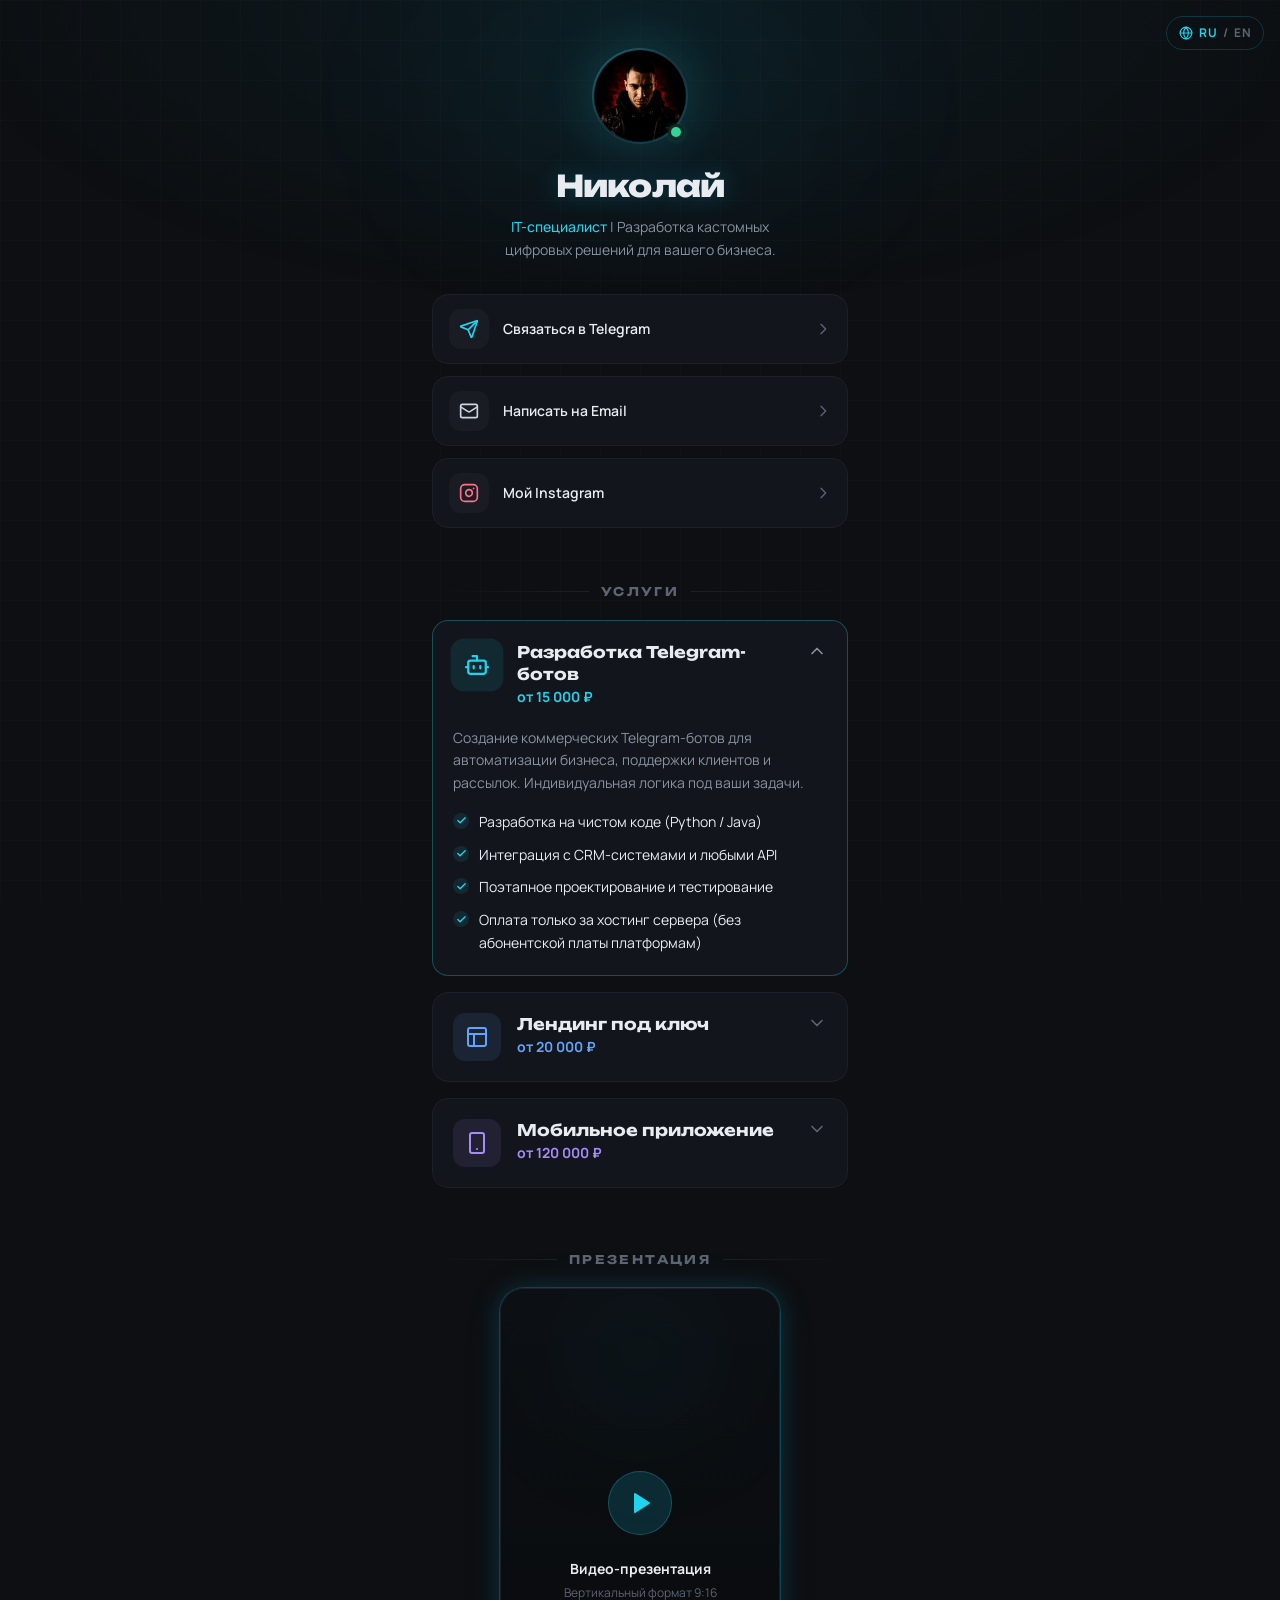
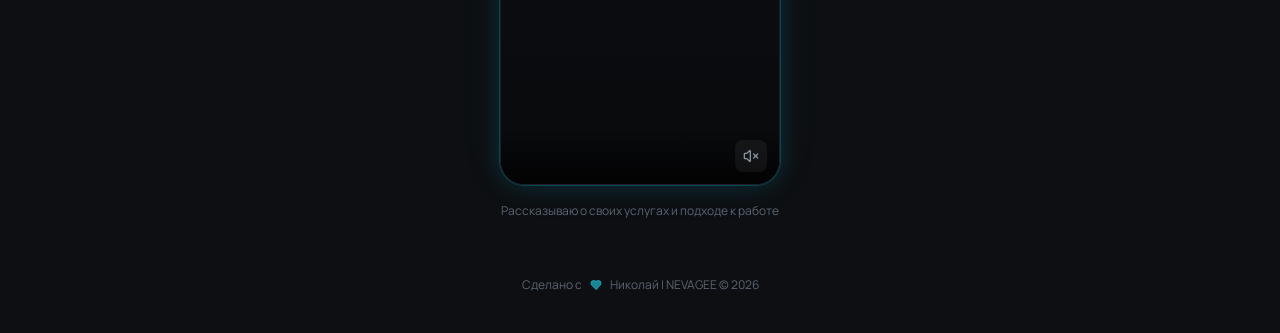
==== index.html @ c78fd15f "Add files via upload" ====
<!doctype html>
<html lang="ru">
  <head>
    <meta charset="UTF-8" />
    <link rel="icon" type="image/svg+xml" href="/vite.svg" />
    <meta name="viewport" content="width=device-width, initial-scale=1.0, maximum-scale=1.0, user-scalable=no" />
    <meta name="theme-color" content="#0D0F12" />
    <meta name="description" content="Николай — IT-специалист. Разработка Telegram-ботов, лендингов и мобильных приложений под ключ." />
    <title>Николай — IT-специалист</title>
    <meta property="og:title" content="Николай — IT-специалист" />
    <meta property="og:description" content="Разработка кастомных цифровых решений для вашего бизнеса." />
    <meta property="og:image" content="https://bolt.new/static/og_default.png" />
    <meta name="twitter:card" content="summary_large_image" />
    <meta name="twitter:image" content="https://bolt.new/static/og_default.png" />
    <link rel="preconnect" href="https://fonts.googleapis.com" />
    <link rel="preconnect" href="https://fonts.gstatic.com" crossorigin />
    <link href="https://fonts.googleapis.com/css2?family=Manrope:wght@300;400;500;600;700;800&family=Unbounded:wght@400;500;600;700;800&display=swap" rel="stylesheet" />
    <script type="module" crossorigin src="/assets/index-BWmN3uTC.js"></script>
    <link rel="stylesheet" crossorigin href="/assets/index-DlFIdiJ_.css">
  </head>
  <body>
    <div id="root"></div>
  </body>
</html>
---- assets/index-DlFIdiJ_.css ----
*,:before,:after{--tw-border-spacing-x: 0;--tw-border-spacing-y: 0;--tw-translate-x: 0;--tw-translate-y: 0;--tw-rotate: 0;--tw-skew-x: 0;--tw-skew-y: 0;--tw-scale-x: 1;--tw-scale-y: 1;--tw-pan-x: ;--tw-pan-y: ;--tw-pinch-zoom: ;--tw-scroll-snap-strictness: proximity;--tw-gradient-from-position: ;--tw-gradient-via-position: ;--tw-gradient-to-position: ;--tw-ordinal: ;--tw-slashed-zero: ;--tw-numeric-figure: ;--tw-numeric-spacing: ;--tw-numeric-fraction: ;--tw-ring-inset: ;--tw-ring-offset-width: 0px;--tw-ring-offset-color: #fff;--tw-ring-color: rgb(59 130 246 / .5);--tw-ring-offset-shadow: 0 0 #0000;--tw-ring-shadow: 0 0 #0000;--tw-shadow: 0 0 #0000;--tw-shadow-colored: 0 0 #0000;--tw-blur: ;--tw-brightness: ;--tw-contrast: ;--tw-grayscale: ;--tw-hue-rotate: ;--tw-invert: ;--tw-saturate: ;--tw-sepia: ;--tw-drop-shadow: ;--tw-backdrop-blur: ;--tw-backdrop-brightness: ;--tw-backdrop-contrast: ;--tw-backdrop-grayscale: ;--tw-backdrop-hue-rotate: ;--tw-backdrop-invert: ;--tw-backdrop-opacity: ;--tw-backdrop-saturate: ;--tw-backdrop-sepia: ;--tw-contain-size: ;--tw-contain-layout: ;--tw-contain-paint: ;--tw-contain-style: }::backdrop{--tw-border-spacing-x: 0;--tw-border-spacing-y: 0;--tw-translate-x: 0;--tw-translate-y: 0;--tw-rotate: 0;--tw-skew-x: 0;--tw-skew-y: 0;--tw-scale-x: 1;--tw-scale-y: 1;--tw-pan-x: ;--tw-pan-y: ;--tw-pinch-zoom: ;--tw-scroll-snap-strictness: proximity;--tw-gradient-from-position: ;--tw-gradient-via-position: ;--tw-gradient-to-position: ;--tw-ordinal: ;--tw-slashed-zero: ;--tw-numeric-figure: ;--tw-numeric-spacing: ;--tw-numeric-fraction: ;--tw-ring-inset: ;--tw-ring-offset-width: 0px;--tw-ring-offset-color: #fff;--tw-ring-color: rgb(59 130 246 / .5);--tw-ring-offset-shadow: 0 0 #0000;--tw-ring-shadow: 0 0 #0000;--tw-shadow: 0 0 #0000;--tw-shadow-colored: 0 0 #0000;--tw-blur: ;--tw-brightness: ;--tw-contrast: ;--tw-grayscale: ;--tw-hue-rotate: ;--tw-invert: ;--tw-saturate: ;--tw-sepia: ;--tw-drop-shadow: ;--tw-backdrop-blur: ;--tw-backdrop-brightness: ;--tw-backdrop-contrast: ;--tw-backdrop-grayscale: ;--tw-backdrop-hue-rotate: ;--tw-backdrop-invert: ;--tw-backdrop-opacity: ;--tw-backdrop-saturate: ;--tw-backdrop-sepia: ;--tw-contain-size: ;--tw-contain-layout: ;--tw-contain-paint: ;--tw-contain-style: }*,:before,:after{box-sizing:border-box;border-width:0;border-style:solid;border-color:#e5e7eb}:before,:after{--tw-content: ""}html,:host{line-height:1.5;-webkit-text-size-adjust:100%;-moz-tab-size:4;-o-tab-size:4;tab-size:4;font-family:ui-sans-serif,system-ui,sans-serif,"Apple Color Emoji","Segoe UI Emoji",Segoe UI Symbol,"Noto Color Emoji";font-feature-settings:normal;font-variation-settings:normal;-webkit-tap-highlight-color:transparent}body{margin:0;line-height:inherit}hr{height:0;color:inherit;border-top-width:1px}abbr:where([title]){-webkit-text-decoration:underline dotted;text-decoration:underline dotted}h1,h2,h3,h4,h5,h6{font-size:inherit;font-weight:inherit}a{color:inherit;text-decoration:inherit}b,strong{font-weight:bolder}code,kbd,samp,pre{font-family:ui-monospace,SFMono-Regular,Menlo,Monaco,Consolas,Liberation Mono,Courier New,monospace;font-feature-settings:normal;font-variation-settings:normal;font-size:1em}small{font-size:80%}sub,sup{font-size:75%;line-height:0;position:relative;vertical-align:baseline}sub{bottom:-.25em}sup{top:-.5em}table{text-indent:0;border-color:inherit;border-collapse:collapse}button,input,optgroup,select,textarea{font-family:inherit;font-feature-settings:inherit;font-variation-settings:inherit;font-size:100%;font-weight:inherit;line-height:inherit;letter-spacing:inherit;color:inherit;margin:0;padding:0}button,select{text-transform:none}button,input:where([type=button]),input:where([type=reset]),input:where([type=submit]){-webkit-appearance:button;background-color:transparent;background-image:none}:-moz-focusring{outline:auto}:-moz-ui-invalid{box-shadow:none}progress{vertical-align:baseline}::-webkit-inner-spin-button,::-webkit-outer-spin-button{height:auto}[type=search]{-webkit-appearance:textfield;outline-offset:-2px}::-webkit-search-decoration{-webkit-appearance:none}::-webkit-file-upload-button{-webkit-appearance:button;font:inherit}summary{display:list-item}blockquote,dl,dd,h1,h2,h3,h4,h5,h6,hr,figure,p,pre{margin:0}fieldset{margin:0;padding:0}legend{padding:0}ol,ul,menu{list-style:none;margin:0;padding:0}dialog{padding:0}textarea{resize:vertical}input::-moz-placeholder,textarea::-moz-placeholder{opacity:1;color:#9ca3af}input::placeholder,textarea::placeholder{opacity:1;color:#9ca3af}button,[role=button]{cursor:pointer}:disabled{cursor:default}img,svg,video,canvas,audio,iframe,embed,object{display:block;vertical-align:middle}img,video{max-width:100%;height:auto}[hidden]:where(:not([hidden=until-found])){display:none}:root{--bg: #0D0F12;--bg-card: #12151B;--bg-card-hover: #161A21;--border: #1C2028;--border-hover: #2A3040;--accent: #00D4FF;--accent-glow: rgba(0, 212, 255, .35);--accent-soft: rgba(0, 212, 255, .08);--text: #E8ECF1;--text-muted: #8892A0;--text-dim: #5C6573}*{-webkit-tap-highlight-color:transparent}html{scroll-behavior:smooth}body{background:var(--bg);color:var(--text);font-family:Manrope,system-ui,-apple-system,sans-serif;-webkit-font-smoothing:antialiased;-moz-osx-font-smoothing:grayscale;overflow-x:hidden}h1,h2,h3,h4{font-family:Unbounded,Manrope,sans-serif}.container{width:100%}@media (min-width: 640px){.container{max-width:640px}}@media (min-width: 768px){.container{max-width:768px}}@media (min-width: 1024px){.container{max-width:1024px}}@media (min-width: 1280px){.container{max-width:1280px}}@media (min-width: 1536px){.container{max-width:1536px}}.pointer-events-none{pointer-events:none}.fixed{position:fixed}.absolute{position:absolute}.relative{position:relative}.-inset-1\.5{top:-.375rem;right:-.375rem;bottom:-.375rem;left:-.375rem}.inset-0{top:0;right:0;bottom:0;left:0}.bottom-0{bottom:0}.bottom-1{bottom:.25rem}.left-0{left:0}.left-1\/2{left:50%}.right-0{right:0}.right-1{right:.25rem}.right-4{right:1rem}.top-0{top:0}.top-4{top:1rem}.z-20{z-index:20}.z-50{z-index:50}.mx-auto{margin-left:auto;margin-right:auto}.mb-1{margin-bottom:.25rem}.mb-4{margin-bottom:1rem}.mb-5{margin-bottom:1.25rem}.mb-6{margin-bottom:1.5rem}.ml-0\.5{margin-left:.125rem}.mt-0\.5{margin-top:.125rem}.mt-3{margin-top:.75rem}.mt-4{margin-top:1rem}.block{display:block}.flex{display:flex}.grid{display:grid}.aspect-\[9\/16\]{aspect-ratio:9/16}.h-10{height:2.5rem}.h-12{height:3rem}.h-16{height:4rem}.h-2\.5{height:.625rem}.h-24{height:6rem}.h-32{height:8rem}.h-4{height:1rem}.h-8{height:2rem}.h-\[200px\]{height:200px}.h-full{height:100%}.h-px{height:1px}.min-h-screen{min-height:100vh}.w-10{width:2.5rem}.w-12{width:3rem}.w-16{width:4rem}.w-2\.5{width:.625rem}.w-24{width:6rem}.w-32{width:8rem}.w-4{width:1rem}.w-8{width:2rem}.w-\[400px\]{width:400px}.w-full{width:100%}.min-w-0{min-width:0px}.max-w-\[280px\]{max-width:280px}.max-w-md{max-width:28rem}.max-w-xs{max-width:20rem}.flex-1{flex:1 1 0%}.flex-shrink-0{flex-shrink:0}.-translate-x-1\/2{--tw-translate-x: -50%;transform:translate(var(--tw-translate-x),var(--tw-translate-y)) rotate(var(--tw-rotate)) skew(var(--tw-skew-x)) skewY(var(--tw-skew-y)) scaleX(var(--tw-scale-x)) scaleY(var(--tw-scale-y))}.rotate-180{--tw-rotate: 180deg;transform:translate(var(--tw-translate-x),var(--tw-translate-y)) rotate(var(--tw-rotate)) skew(var(--tw-skew-x)) skewY(var(--tw-skew-y)) scaleX(var(--tw-scale-x)) scaleY(var(--tw-scale-y))}.scale-110{--tw-scale-x: 1.1;--tw-scale-y: 1.1;transform:translate(var(--tw-translate-x),var(--tw-translate-y)) rotate(var(--tw-rotate)) skew(var(--tw-skew-x)) skewY(var(--tw-skew-y)) scaleX(var(--tw-scale-x)) scaleY(var(--tw-scale-y))}.cursor-pointer{cursor:pointer}.flex-col{flex-direction:column}.items-start{align-items:flex-start}.items-center{align-items:center}.justify-end{justify-content:flex-end}.justify-center{justify-content:center}.gap-1\.5{gap:.375rem}.gap-2{gap:.5rem}.gap-2\.5{gap:.625rem}.gap-3{gap:.75rem}.gap-3\.5{gap:.875rem}.gap-4{gap:1rem}.gap-6{gap:1.5rem}.space-y-2\.5>:not([hidden])~:not([hidden]){--tw-space-y-reverse: 0;margin-top:calc(.625rem * calc(1 - var(--tw-space-y-reverse)));margin-bottom:calc(.625rem * var(--tw-space-y-reverse))}.space-y-3>:not([hidden])~:not([hidden]){--tw-space-y-reverse: 0;margin-top:calc(.75rem * calc(1 - var(--tw-space-y-reverse)));margin-bottom:calc(.75rem * var(--tw-space-y-reverse))}.space-y-4>:not([hidden])~:not([hidden]){--tw-space-y-reverse: 0;margin-top:calc(1rem * calc(1 - var(--tw-space-y-reverse)));margin-bottom:calc(1rem * var(--tw-space-y-reverse))}.overflow-hidden{overflow:hidden}.rounded-2xl{border-radius:1rem}.rounded-3xl{border-radius:1.5rem}.rounded-full{border-radius:9999px}.rounded-lg{border-radius:.5rem}.rounded-xl{border-radius:.75rem}.border{border-width:1px}.border-\[var\(--border\)\]{border-color:var(--border)}.border-blue-400\/30{border-color:#60a5fa4d}.border-cyan-400\/20{border-color:#22d3ee33}.border-cyan-400\/30{border-color:#22d3ee4d}.border-violet-400\/30{border-color:#a78bfa4d}.border-opacity-100{--tw-border-opacity: 1}.bg-\[\#0D0F12\]{--tw-bg-opacity: 1;background-color:rgb(13 15 18 / var(--tw-bg-opacity, 1))}.bg-\[var\(--bg\)\]{background-color:var(--bg)}.bg-\[var\(--bg-card\)\]{background-color:var(--bg-card)}.bg-black\/30{background-color:#0000004d}.bg-blue-400\/10{background-color:#60a5fa1a}.bg-cyan-400\/10{background-color:#22d3ee1a}.bg-cyan-400\/15{background-color:#22d3ee26}.bg-cyan-400\/5{background-color:#22d3ee0d}.bg-cyan-500\/10{background-color:#06b6d41a}.bg-cyan-500\/5{background-color:#06b6d40d}.bg-emerald-400{--tw-bg-opacity: 1;background-color:rgb(52 211 153 / var(--tw-bg-opacity, 1))}.bg-slate-800{--tw-bg-opacity: 1;background-color:rgb(30 41 59 / var(--tw-bg-opacity, 1))}.bg-violet-400\/10{background-color:#a78bfa1a}.bg-white\/5{background-color:#ffffff0d}.bg-white\/\[0\.03\]{background-color:#ffffff08}.bg-gradient-to-b{background-image:linear-gradient(to bottom,var(--tw-gradient-stops))}.bg-gradient-to-br{background-image:linear-gradient(to bottom right,var(--tw-gradient-stops))}.bg-gradient-to-l{background-image:linear-gradient(to left,var(--tw-gradient-stops))}.bg-gradient-to-r{background-image:linear-gradient(to right,var(--tw-gradient-stops))}.bg-gradient-to-t{background-image:linear-gradient(to top,var(--tw-gradient-stops))}.from-\[\#12151B\]{--tw-gradient-from: #12151B var(--tw-gradient-from-position);--tw-gradient-to: rgb(18 21 27 / 0) var(--tw-gradient-to-position);--tw-gradient-stops: var(--tw-gradient-from), var(--tw-gradient-to)}.from-black\/80{--tw-gradient-from: rgb(0 0 0 / .8) var(--tw-gradient-from-position);--tw-gradient-to: rgb(0 0 0 / 0) var(--tw-gradient-to-position);--tw-gradient-stops: var(--tw-gradient-from), var(--tw-gradient-to)}.from-cyan-400\/40{--tw-gradient-from: rgb(34 211 238 / .4) var(--tw-gradient-from-position);--tw-gradient-to: rgb(34 211 238 / 0) var(--tw-gradient-to-position);--tw-gradient-stops: var(--tw-gradient-from), var(--tw-gradient-to)}.from-transparent{--tw-gradient-from: transparent var(--tw-gradient-from-position);--tw-gradient-to: rgb(0 0 0 / 0) var(--tw-gradient-to-position);--tw-gradient-stops: var(--tw-gradient-from), var(--tw-gradient-to)}.via-black\/40{--tw-gradient-to: rgb(0 0 0 / 0) var(--tw-gradient-to-position);--tw-gradient-stops: var(--tw-gradient-from), rgb(0 0 0 / .4) var(--tw-gradient-via-position), var(--tw-gradient-to)}.via-slate-700\/30{--tw-gradient-to: rgb(51 65 85 / 0) var(--tw-gradient-to-position);--tw-gradient-stops: var(--tw-gradient-from), rgb(51 65 85 / .3) var(--tw-gradient-via-position), var(--tw-gradient-to)}.to-\[\#0D0F12\]{--tw-gradient-to: #0D0F12 var(--tw-gradient-to-position)}.to-\[var\(--border\)\]{--tw-gradient-to: var(--border) var(--tw-gradient-to-position)}.to-cyan-400\/20{--tw-gradient-to: rgb(34 211 238 / .2) var(--tw-gradient-to-position)}.to-transparent{--tw-gradient-to: transparent var(--tw-gradient-to-position)}.object-cover{-o-object-fit:cover;object-fit:cover}.p-3{padding:.75rem}.p-5{padding:1.25rem}.p-6{padding:1.5rem}.p-\[2px\]{padding:2px}.px-3{padding-left:.75rem;padding-right:.75rem}.px-4{padding-left:1rem;padding-right:1rem}.px-5{padding-left:1.25rem;padding-right:1.25rem}.py-2{padding-top:.5rem;padding-bottom:.5rem}.py-3\.5{padding-top:.875rem;padding-bottom:.875rem}.py-8{padding-top:2rem;padding-bottom:2rem}.pb-10{padding-bottom:2.5rem}.pb-5{padding-bottom:1.25rem}.pb-6{padding-bottom:1.5rem}.pb-8{padding-bottom:2rem}.pt-12{padding-top:3rem}.pt-6{padding-top:1.5rem}.text-left{text-align:left}.text-center{text-align:center}.text-3xl{font-size:1.875rem;line-height:2.25rem}.text-base{font-size:1rem;line-height:1.5rem}.text-sm{font-size:.875rem;line-height:1.25rem}.text-xs{font-size:.75rem;line-height:1rem}.font-bold{font-weight:700}.font-extrabold{font-weight:800}.font-medium{font-weight:500}.font-semibold{font-weight:600}.uppercase{text-transform:uppercase}.leading-relaxed{line-height:1.625}.leading-snug{line-height:1.375}.tracking-\[0\.2em\]{letter-spacing:.2em}.tracking-tight{letter-spacing:-.025em}.tracking-wide{letter-spacing:.025em}.text-\[var\(--text\)\]{color:var(--text)}.text-\[var\(--text-dim\)\]{color:var(--text-dim)}.text-\[var\(--text-muted\)\]{color:var(--text-muted)}.text-blue-400{--tw-text-opacity: 1;color:rgb(96 165 250 / var(--tw-text-opacity, 1))}.text-cyan-400{--tw-text-opacity: 1;color:rgb(34 211 238 / var(--tw-text-opacity, 1))}.text-cyan-400\/60{color:#22d3ee99}.text-rose-400{--tw-text-opacity: 1;color:rgb(251 113 133 / var(--tw-text-opacity, 1))}.text-slate-300{--tw-text-opacity: 1;color:rgb(203 213 225 / var(--tw-text-opacity, 1))}.text-violet-400{--tw-text-opacity: 1;color:rgb(167 139 250 / var(--tw-text-opacity, 1))}.shadow-\[0_0_8px_rgba\(52\,211\,153\,0\.6\)\]{--tw-shadow: 0 0 8px rgba(52,211,153,.6);--tw-shadow-colored: 0 0 8px var(--tw-shadow-color);box-shadow:var(--tw-ring-offset-shadow, 0 0 #0000),var(--tw-ring-shadow, 0 0 #0000),var(--tw-shadow)}.ring{--tw-ring-offset-shadow: var(--tw-ring-inset) 0 0 0 var(--tw-ring-offset-width) var(--tw-ring-offset-color);--tw-ring-shadow: var(--tw-ring-inset) 0 0 0 calc(3px + var(--tw-ring-offset-width)) var(--tw-ring-color);box-shadow:var(--tw-ring-offset-shadow),var(--tw-ring-shadow),var(--tw-shadow, 0 0 #0000)}.blur-3xl{--tw-blur: blur(64px);filter:var(--tw-blur) var(--tw-brightness) var(--tw-contrast) var(--tw-grayscale) var(--tw-hue-rotate) var(--tw-invert) var(--tw-saturate) var(--tw-sepia) var(--tw-drop-shadow)}.blur-\[80px\]{--tw-blur: blur(80px);filter:var(--tw-blur) var(--tw-brightness) var(--tw-contrast) var(--tw-grayscale) var(--tw-hue-rotate) var(--tw-invert) var(--tw-saturate) var(--tw-sepia) var(--tw-drop-shadow)}.blur-xl{--tw-blur: blur(24px);filter:var(--tw-blur) var(--tw-brightness) var(--tw-contrast) var(--tw-grayscale) var(--tw-hue-rotate) var(--tw-invert) var(--tw-saturate) var(--tw-sepia) var(--tw-drop-shadow)}.backdrop-blur-md{--tw-backdrop-blur: blur(12px);-webkit-backdrop-filter:var(--tw-backdrop-blur) var(--tw-backdrop-brightness) var(--tw-backdrop-contrast) var(--tw-backdrop-grayscale) var(--tw-backdrop-hue-rotate) var(--tw-backdrop-invert) var(--tw-backdrop-opacity) var(--tw-backdrop-saturate) var(--tw-backdrop-sepia);backdrop-filter:var(--tw-backdrop-blur) var(--tw-backdrop-brightness) var(--tw-backdrop-contrast) var(--tw-backdrop-grayscale) var(--tw-backdrop-hue-rotate) var(--tw-backdrop-invert) var(--tw-backdrop-opacity) var(--tw-backdrop-saturate) var(--tw-backdrop-sepia)}.transition{transition-property:color,background-color,border-color,text-decoration-color,fill,stroke,opacity,box-shadow,transform,filter,-webkit-backdrop-filter;transition-property:color,background-color,border-color,text-decoration-color,fill,stroke,opacity,box-shadow,transform,filter,backdrop-filter;transition-property:color,background-color,border-color,text-decoration-color,fill,stroke,opacity,box-shadow,transform,filter,backdrop-filter,-webkit-backdrop-filter;transition-timing-function:cubic-bezier(.4,0,.2,1);transition-duration:.15s}.transition-all{transition-property:all;transition-timing-function:cubic-bezier(.4,0,.2,1);transition-duration:.15s}.transition-colors{transition-property:color,background-color,border-color,text-decoration-color,fill,stroke;transition-timing-function:cubic-bezier(.4,0,.2,1);transition-duration:.15s}.transition-transform{transition-property:transform;transition-timing-function:cubic-bezier(.4,0,.2,1);transition-duration:.15s}.duration-200{transition-duration:.2s}.duration-300{transition-duration:.3s}.duration-500{transition-duration:.5s}.ease-out{transition-timing-function:cubic-bezier(0,0,.2,1)}.text-balance{text-wrap:balance}.glow-border{box-shadow:0 0 0 1px #00d4ff33,0 0 24px #00d4ff26,0 0 48px #00d4ff0f}.text-glow{text-shadow:0 0 24px rgba(0,212,255,.25)}.bg-grid{background-image:linear-gradient(rgba(255,255,255,.015) 1px,transparent 1px),linear-gradient(90deg,rgba(255,255,255,.015) 1px,transparent 1px);background-size:40px 40px}.gradient-radial{background:radial-gradient(ellipse 80% 50% at 50% 0%,rgba(0,212,255,.06),transparent 70%)}@keyframes fade-up{0%{opacity:0;transform:translateY(20px)}to{opacity:1;transform:translateY(0)}}@keyframes pulse-ring{0%,to{box-shadow:0 0 0 1px #00d4ff40,0 0 24px #00d4ff26}50%{box-shadow:0 0 0 1px #00d4ff66,0 0 36px #00d4ff40}}@keyframes shimmer{0%{background-position:-200% 0}to{background-position:200% 0}}.animate-fade-up{animation:fade-up .6s ease-out both}.animate-pulse-ring{animation:pulse-ring 3s ease-in-out infinite}.animate-shimmer{background:linear-gradient(90deg,transparent 0%,rgba(0,212,255,.08) 50%,transparent 100%);background-size:200% 100%;animation:shimmer 3s linear infinite}@media (prefers-reduced-motion: reduce){*,*:before,*:after{animation-duration:.01ms!important;transition-duration:.01ms!important}}.hover\:scale-105:hover{--tw-scale-x: 1.05;--tw-scale-y: 1.05;transform:translate(var(--tw-translate-x),var(--tw-translate-y)) rotate(var(--tw-rotate)) skew(var(--tw-skew-x)) skewY(var(--tw-skew-y)) scaleX(var(--tw-scale-x)) scaleY(var(--tw-scale-y))}.hover\:border-cyan-400\/40:hover{border-color:#22d3ee66}.hover\:border-rose-400\/40:hover{border-color:#fb718566}.hover\:border-slate-400\/40:hover{border-color:#94a3b866}.hover\:bg-\[var\(--bg-card-hover\)\]:hover{background-color:var(--bg-card-hover)}.hover\:bg-cyan-400\/20:hover{background-color:#22d3ee33}.hover\:bg-white\/10:hover{background-color:#ffffff1a}.hover\:shadow-\[0_0_20px_rgba\(0\,212\,255\,0\.12\)\]:hover{--tw-shadow: 0 0 20px rgba(0,212,255,.12);--tw-shadow-colored: 0 0 20px var(--tw-shadow-color);box-shadow:var(--tw-ring-offset-shadow, 0 0 #0000),var(--tw-ring-shadow, 0 0 #0000),var(--tw-shadow)}.hover\:shadow-\[0_0_24px_rgba\(0\,212\,255\,0\.12\)\]:hover{--tw-shadow: 0 0 24px rgba(0,212,255,.12);--tw-shadow-colored: 0 0 24px var(--tw-shadow-color);box-shadow:var(--tw-ring-offset-shadow, 0 0 #0000),var(--tw-ring-shadow, 0 0 #0000),var(--tw-shadow)}.hover\:shadow-\[0_0_24px_rgba\(148\,163\,184\,0\.08\)\]:hover{--tw-shadow: 0 0 24px rgba(148,163,184,.08);--tw-shadow-colored: 0 0 24px var(--tw-shadow-color);box-shadow:var(--tw-ring-offset-shadow, 0 0 #0000),var(--tw-ring-shadow, 0 0 #0000),var(--tw-shadow)}.hover\:shadow-\[0_0_24px_rgba\(251\,113\,133\,0\.12\)\]:hover{--tw-shadow: 0 0 24px rgba(251,113,133,.12);--tw-shadow-colored: 0 0 24px var(--tw-shadow-color);box-shadow:var(--tw-ring-offset-shadow, 0 0 #0000),var(--tw-ring-shadow, 0 0 #0000),var(--tw-shadow)}.active\:scale-95:active{--tw-scale-x: .95;--tw-scale-y: .95;transform:translate(var(--tw-translate-x),var(--tw-translate-y)) rotate(var(--tw-rotate)) skew(var(--tw-skew-x)) skewY(var(--tw-skew-y)) scaleX(var(--tw-scale-x)) scaleY(var(--tw-scale-y))}.active\:scale-\[0\.98\]:active{--tw-scale-x: .98;--tw-scale-y: .98;transform:translate(var(--tw-translate-x),var(--tw-translate-y)) rotate(var(--tw-rotate)) skew(var(--tw-skew-x)) skewY(var(--tw-skew-y)) scaleX(var(--tw-scale-x)) scaleY(var(--tw-scale-y))}.active\:scale-\[0\.99\]:active{--tw-scale-x: .99;--tw-scale-y: .99;transform:translate(var(--tw-translate-x),var(--tw-translate-y)) rotate(var(--tw-rotate)) skew(var(--tw-skew-x)) skewY(var(--tw-skew-y)) scaleX(var(--tw-scale-x)) scaleY(var(--tw-scale-y))}.group:hover .group-hover\:translate-x-0\.5{--tw-translate-x: .125rem;transform:translate(var(--tw-translate-x),var(--tw-translate-y)) rotate(var(--tw-rotate)) skew(var(--tw-skew-x)) skewY(var(--tw-skew-y)) scaleX(var(--tw-scale-x)) scaleY(var(--tw-scale-y))}.group:hover .group-hover\:bg-cyan-400\/10{background-color:#22d3ee1a}.group:hover .group-hover\:bg-rose-400\/10{background-color:#fb71851a}.group:hover .group-hover\:bg-slate-400\/10{background-color:#94a3b81a}.group:hover .group-hover\:text-\[var\(--text-muted\)\]{color:var(--text-muted)}
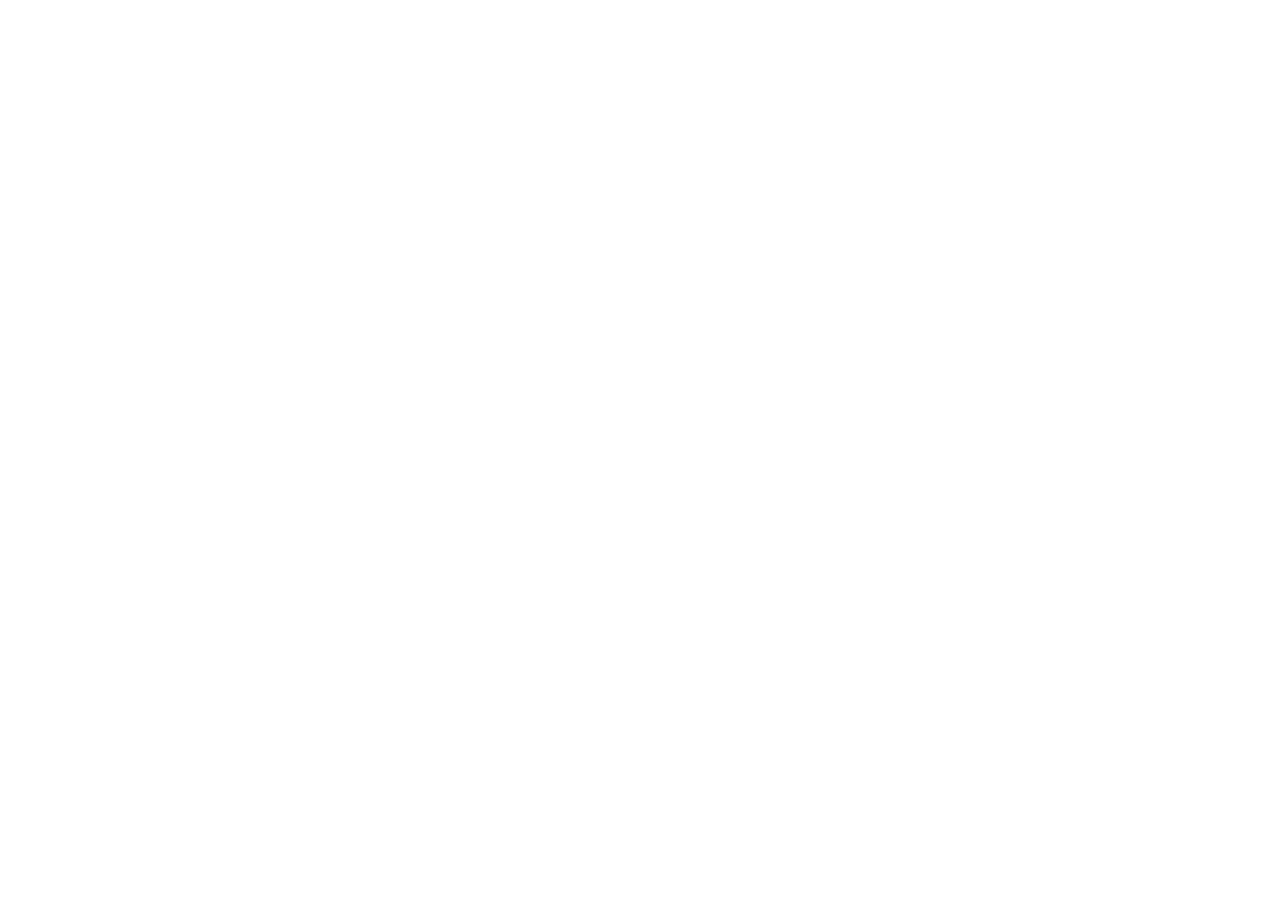
==== commit bba93873: "Add files via upload" ====
--- a/index.html
+++ b/index.html
@@ -15,8 +15,8 @@
     <link rel="preconnect" href="https://fonts.googleapis.com" />
     <link rel="preconnect" href="https://fonts.gstatic.com" crossorigin />
     <link href="https://fonts.googleapis.com/css2?family=Manrope:wght@300;400;500;600;700;800&family=Unbounded:wght@400;500;600;700;800&display=swap" rel="stylesheet" />
-    <script type="module" crossorigin src="/assets/index-BWmN3uTC.js"></script>
-    <link rel="stylesheet" crossorigin href="/assets/index-DlFIdiJ_.css">
+    <script type="module" crossorigin src="/mysite/assets/index-z7btWv9U.js"></script>
+    <link rel="stylesheet" crossorigin href="/mysite/assets/index-DlFIdiJ_.css">
   </head>
   <body>
     <div id="root"></div>
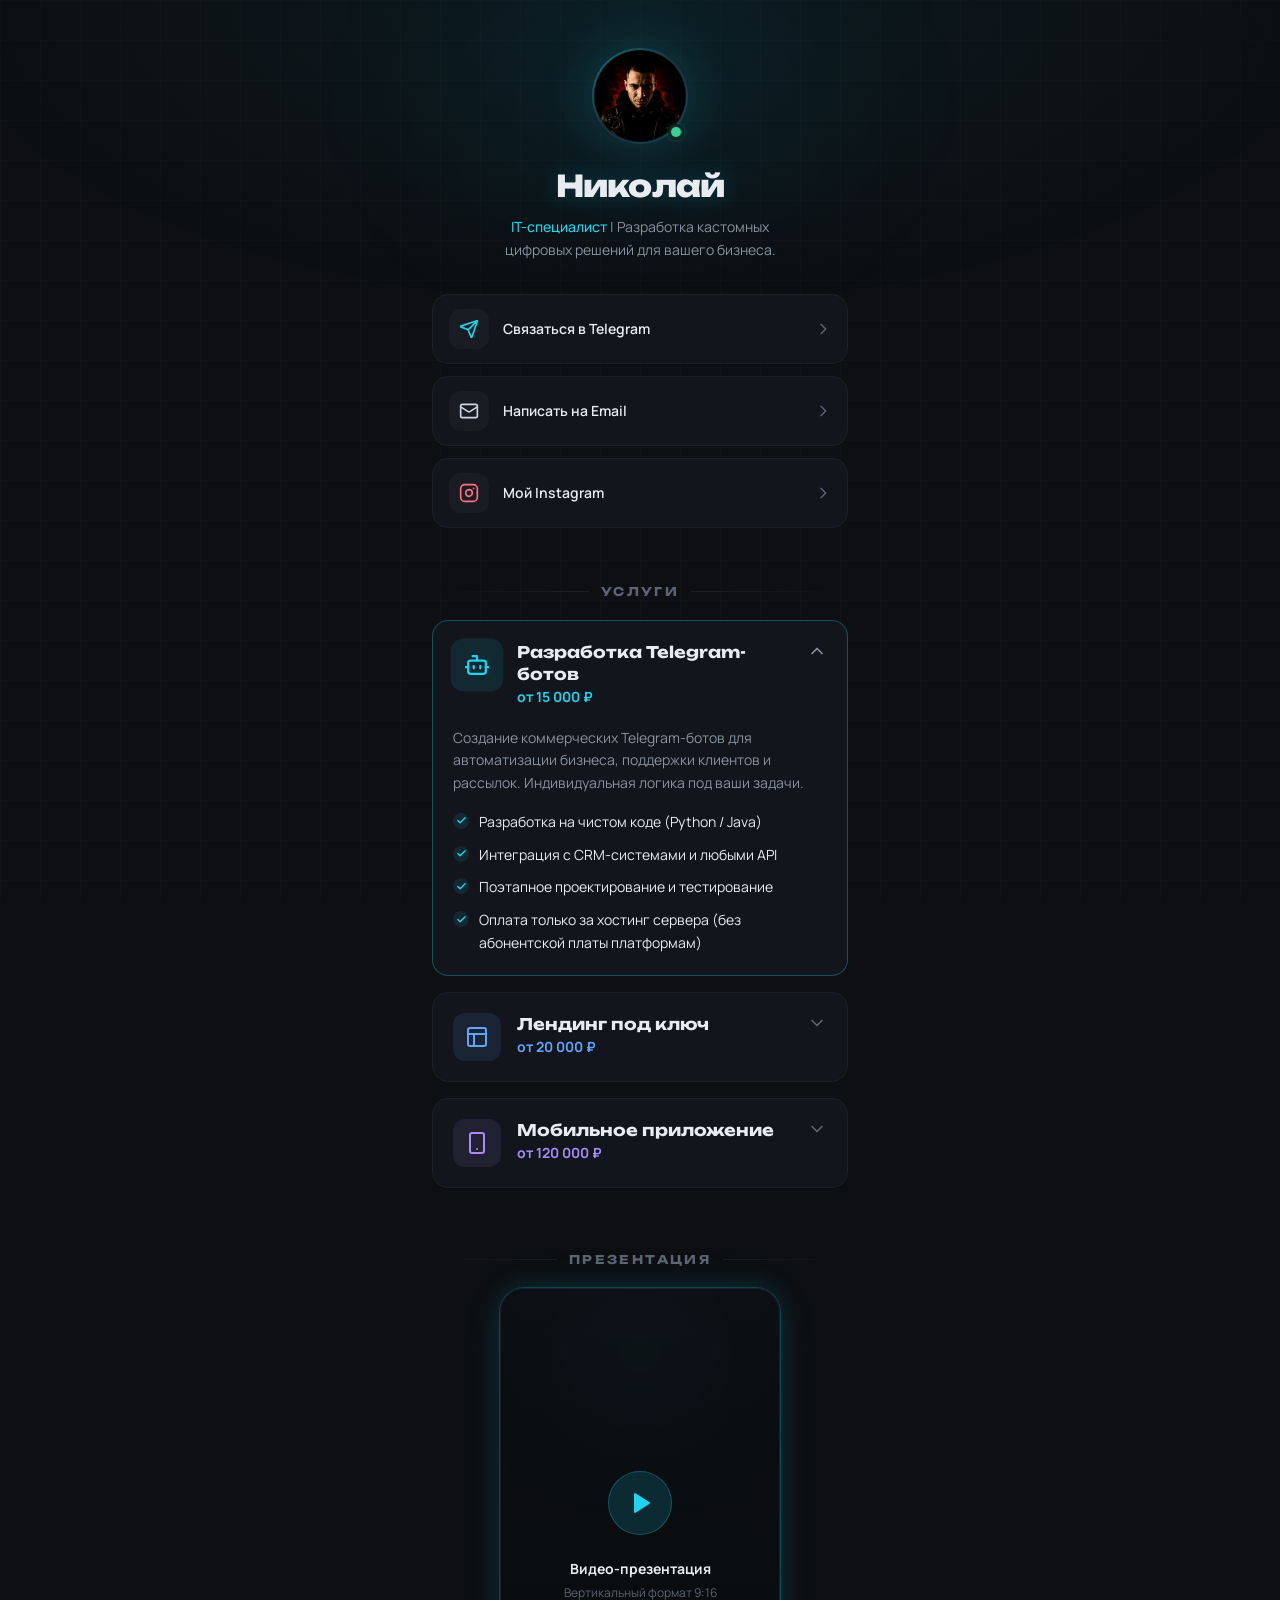
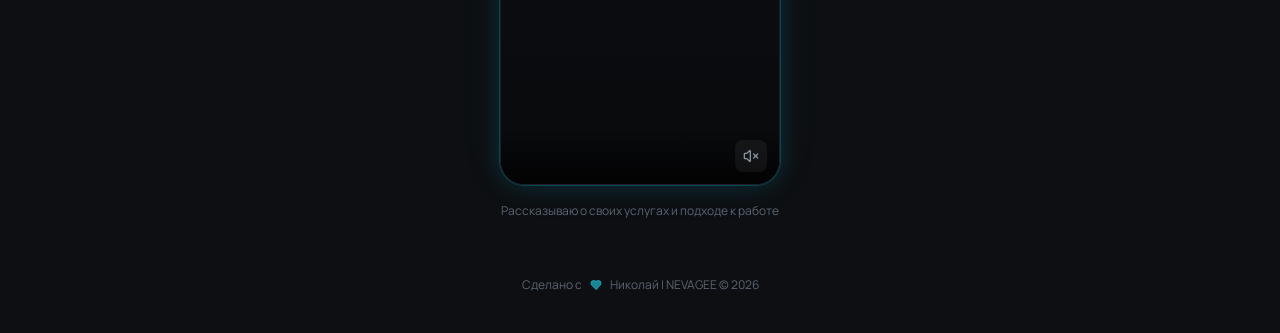
==== commit 7e46c943: "Add files via upload" ====
--- a/index.html
+++ b/index.html
@@ -15,8 +15,8 @@
     <link rel="preconnect" href="https://fonts.googleapis.com" />
     <link rel="preconnect" href="https://fonts.gstatic.com" crossorigin />
     <link href="https://fonts.googleapis.com/css2?family=Manrope:wght@300;400;500;600;700;800&family=Unbounded:wght@400;500;600;700;800&display=swap" rel="stylesheet" />
-    <script type="module" crossorigin src="/mysite/assets/index-z7btWv9U.js"></script>
-    <link rel="stylesheet" crossorigin href="/mysite/assets/index-DlFIdiJ_.css">
+    <script type="module" crossorigin src="/assets/index-SNHyikgm.js"></script>
+    <link rel="stylesheet" crossorigin href="/assets/index-DlFIdiJ_.css">
   </head>
   <body>
     <div id="root"></div>
--- a/assets/index-DlFIdiJ_.css
+++ b/assets/index-DlFIdiJ_.css
@@ -0,0 +1 @@
+*,:before,:after{--tw-border-spacing-x: 0;--tw-border-spacing-y: 0;--tw-translate-x: 0;--tw-translate-y: 0;--tw-rotate: 0;--tw-skew-x: 0;--tw-skew-y: 0;--tw-scale-x: 1;--tw-scale-y: 1;--tw-pan-x: ;--tw-pan-y: ;--tw-pinch-zoom: ;--tw-scroll-snap-strictness: proximity;--tw-gradient-from-position: ;--tw-gradient-via-position: ;--tw-gradient-to-position: ;--tw-ordinal: ;--tw-slashed-zero: ;--tw-numeric-figure: ;--tw-numeric-spacing: ;--tw-numeric-fraction: ;--tw-ring-inset: ;--tw-ring-offset-width: 0px;--tw-ring-offset-color: #fff;--tw-ring-color: rgb(59 130 246 / .5);--tw-ring-offset-shadow: 0 0 #0000;--tw-ring-shadow: 0 0 #0000;--tw-shadow: 0 0 #0000;--tw-shadow-colored: 0 0 #0000;--tw-blur: ;--tw-brightness: ;--tw-contrast: ;--tw-grayscale: ;--tw-hue-rotate: ;--tw-invert: ;--tw-saturate: ;--tw-sepia: ;--tw-drop-shadow: ;--tw-backdrop-blur: ;--tw-backdrop-brightness: ;--tw-backdrop-contrast: ;--tw-backdrop-grayscale: ;--tw-backdrop-hue-rotate: ;--tw-backdrop-invert: ;--tw-backdrop-opacity: ;--tw-backdrop-saturate: ;--tw-backdrop-sepia: ;--tw-contain-size: ;--tw-contain-layout: ;--tw-contain-paint: ;--tw-contain-style: }::backdrop{--tw-border-spacing-x: 0;--tw-border-spacing-y: 0;--tw-translate-x: 0;--tw-translate-y: 0;--tw-rotate: 0;--tw-skew-x: 0;--tw-skew-y: 0;--tw-scale-x: 1;--tw-scale-y: 1;--tw-pan-x: ;--tw-pan-y: ;--tw-pinch-zoom: ;--tw-scroll-snap-strictness: proximity;--tw-gradient-from-position: ;--tw-gradient-via-position: ;--tw-gradient-to-position: ;--tw-ordinal: ;--tw-slashed-zero: ;--tw-numeric-figure: ;--tw-numeric-spacing: ;--tw-numeric-fraction: ;--tw-ring-inset: ;--tw-ring-offset-width: 0px;--tw-ring-offset-color: #fff;--tw-ring-color: rgb(59 130 246 / .5);--tw-ring-offset-shadow: 0 0 #0000;--tw-ring-shadow: 0 0 #0000;--tw-shadow: 0 0 #0000;--tw-shadow-colored: 0 0 #0000;--tw-blur: ;--tw-brightness: ;--tw-contrast: ;--tw-grayscale: ;--tw-hue-rotate: ;--tw-invert: ;--tw-saturate: ;--tw-sepia: ;--tw-drop-shadow: ;--tw-backdrop-blur: ;--tw-backdrop-brightness: ;--tw-backdrop-contrast: ;--tw-backdrop-grayscale: ;--tw-backdrop-hue-rotate: ;--tw-backdrop-invert: ;--tw-backdrop-opacity: ;--tw-backdrop-saturate: ;--tw-backdrop-sepia: ;--tw-contain-size: ;--tw-contain-layout: ;--tw-contain-paint: ;--tw-contain-style: }*,:before,:after{box-sizing:border-box;border-width:0;border-style:solid;border-color:#e5e7eb}:before,:after{--tw-content: ""}html,:host{line-height:1.5;-webkit-text-size-adjust:100%;-moz-tab-size:4;-o-tab-size:4;tab-size:4;font-family:ui-sans-serif,system-ui,sans-serif,"Apple Color Emoji","Segoe UI Emoji",Segoe UI Symbol,"Noto Color Emoji";font-feature-settings:normal;font-variation-settings:normal;-webkit-tap-highlight-color:transparent}body{margin:0;line-height:inherit}hr{height:0;color:inherit;border-top-width:1px}abbr:where([title]){-webkit-text-decoration:underline dotted;text-decoration:underline dotted}h1,h2,h3,h4,h5,h6{font-size:inherit;font-weight:inherit}a{color:inherit;text-decoration:inherit}b,strong{font-weight:bolder}code,kbd,samp,pre{font-family:ui-monospace,SFMono-Regular,Menlo,Monaco,Consolas,Liberation Mono,Courier New,monospace;font-feature-settings:normal;font-variation-settings:normal;font-size:1em}small{font-size:80%}sub,sup{font-size:75%;line-height:0;position:relative;vertical-align:baseline}sub{bottom:-.25em}sup{top:-.5em}table{text-indent:0;border-color:inherit;border-collapse:collapse}button,input,optgroup,select,textarea{font-family:inherit;font-feature-settings:inherit;font-variation-settings:inherit;font-size:100%;font-weight:inherit;line-height:inherit;letter-spacing:inherit;color:inherit;margin:0;padding:0}button,select{text-transform:none}button,input:where([type=button]),input:where([type=reset]),input:where([type=submit]){-webkit-appearance:button;background-color:transparent;background-image:none}:-moz-focusring{outline:auto}:-moz-ui-invalid{box-shadow:none}progress{vertical-align:baseline}::-webkit-inner-spin-button,::-webkit-outer-spin-button{height:auto}[type=search]{-webkit-appearance:textfield;outline-offset:-2px}::-webkit-search-decoration{-webkit-appearance:none}::-webkit-file-upload-button{-webkit-appearance:button;font:inherit}summary{display:list-item}blockquote,dl,dd,h1,h2,h3,h4,h5,h6,hr,figure,p,pre{margin:0}fieldset{margin:0;padding:0}legend{padding:0}ol,ul,menu{list-style:none;margin:0;padding:0}dialog{padding:0}textarea{resize:vertical}input::-moz-placeholder,textarea::-moz-placeholder{opacity:1;color:#9ca3af}input::placeholder,textarea::placeholder{opacity:1;color:#9ca3af}button,[role=button]{cursor:pointer}:disabled{cursor:default}img,svg,video,canvas,audio,iframe,embed,object{display:block;vertical-align:middle}img,video{max-width:100%;height:auto}[hidden]:where(:not([hidden=until-found])){display:none}:root{--bg: #0D0F12;--bg-card: #12151B;--bg-card-hover: #161A21;--border: #1C2028;--border-hover: #2A3040;--accent: #00D4FF;--accent-glow: rgba(0, 212, 255, .35);--accent-soft: rgba(0, 212, 255, .08);--text: #E8ECF1;--text-muted: #8892A0;--text-dim: #5C6573}*{-webkit-tap-highlight-color:transparent}html{scroll-behavior:smooth}body{background:var(--bg);color:var(--text);font-family:Manrope,system-ui,-apple-system,sans-serif;-webkit-font-smoothing:antialiased;-moz-osx-font-smoothing:grayscale;overflow-x:hidden}h1,h2,h3,h4{font-family:Unbounded,Manrope,sans-serif}.container{width:100%}@media (min-width: 640px){.container{max-width:640px}}@media (min-width: 768px){.container{max-width:768px}}@media (min-width: 1024px){.container{max-width:1024px}}@media (min-width: 1280px){.container{max-width:1280px}}@media (min-width: 1536px){.container{max-width:1536px}}.pointer-events-none{pointer-events:none}.fixed{position:fixed}.absolute{position:absolute}.relative{position:relative}.-inset-1\.5{top:-.375rem;right:-.375rem;bottom:-.375rem;left:-.375rem}.inset-0{top:0;right:0;bottom:0;left:0}.bottom-0{bottom:0}.bottom-1{bottom:.25rem}.left-0{left:0}.left-1\/2{left:50%}.right-0{right:0}.right-1{right:.25rem}.right-4{right:1rem}.top-0{top:0}.top-4{top:1rem}.z-20{z-index:20}.z-50{z-index:50}.mx-auto{margin-left:auto;margin-right:auto}.mb-1{margin-bottom:.25rem}.mb-4{margin-bottom:1rem}.mb-5{margin-bottom:1.25rem}.mb-6{margin-bottom:1.5rem}.ml-0\.5{margin-left:.125rem}.mt-0\.5{margin-top:.125rem}.mt-3{margin-top:.75rem}.mt-4{margin-top:1rem}.block{display:block}.flex{display:flex}.grid{display:grid}.aspect-\[9\/16\]{aspect-ratio:9/16}.h-10{height:2.5rem}.h-12{height:3rem}.h-16{height:4rem}.h-2\.5{height:.625rem}.h-24{height:6rem}.h-32{height:8rem}.h-4{height:1rem}.h-8{height:2rem}.h-\[200px\]{height:200px}.h-full{height:100%}.h-px{height:1px}.min-h-screen{min-height:100vh}.w-10{width:2.5rem}.w-12{width:3rem}.w-16{width:4rem}.w-2\.5{width:.625rem}.w-24{width:6rem}.w-32{width:8rem}.w-4{width:1rem}.w-8{width:2rem}.w-\[400px\]{width:400px}.w-full{width:100%}.min-w-0{min-width:0px}.max-w-\[280px\]{max-width:280px}.max-w-md{max-width:28rem}.max-w-xs{max-width:20rem}.flex-1{flex:1 1 0%}.flex-shrink-0{flex-shrink:0}.-translate-x-1\/2{--tw-translate-x: -50%;transform:translate(var(--tw-translate-x),var(--tw-translate-y)) rotate(var(--tw-rotate)) skew(var(--tw-skew-x)) skewY(var(--tw-skew-y)) scaleX(var(--tw-scale-x)) scaleY(var(--tw-scale-y))}.rotate-180{--tw-rotate: 180deg;transform:translate(var(--tw-translate-x),var(--tw-translate-y)) rotate(var(--tw-rotate)) skew(var(--tw-skew-x)) skewY(var(--tw-skew-y)) scaleX(var(--tw-scale-x)) scaleY(var(--tw-scale-y))}.scale-110{--tw-scale-x: 1.1;--tw-scale-y: 1.1;transform:translate(var(--tw-translate-x),var(--tw-translate-y)) rotate(var(--tw-rotate)) skew(var(--tw-skew-x)) skewY(var(--tw-skew-y)) scaleX(var(--tw-scale-x)) scaleY(var(--tw-scale-y))}.cursor-pointer{cursor:pointer}.flex-col{flex-direction:column}.items-start{align-items:flex-start}.items-center{align-items:center}.justify-end{justify-content:flex-end}.justify-center{justify-content:center}.gap-1\.5{gap:.375rem}.gap-2{gap:.5rem}.gap-2\.5{gap:.625rem}.gap-3{gap:.75rem}.gap-3\.5{gap:.875rem}.gap-4{gap:1rem}.gap-6{gap:1.5rem}.space-y-2\.5>:not([hidden])~:not([hidden]){--tw-space-y-reverse: 0;margin-top:calc(.625rem * calc(1 - var(--tw-space-y-reverse)));margin-bottom:calc(.625rem * var(--tw-space-y-reverse))}.space-y-3>:not([hidden])~:not([hidden]){--tw-space-y-reverse: 0;margin-top:calc(.75rem * calc(1 - var(--tw-space-y-reverse)));margin-bottom:calc(.75rem * var(--tw-space-y-reverse))}.space-y-4>:not([hidden])~:not([hidden]){--tw-space-y-reverse: 0;margin-top:calc(1rem * calc(1 - var(--tw-space-y-reverse)));margin-bottom:calc(1rem * var(--tw-space-y-reverse))}.overflow-hidden{overflow:hidden}.rounded-2xl{border-radius:1rem}.rounded-3xl{border-radius:1.5rem}.rounded-full{border-radius:9999px}.rounded-lg{border-radius:.5rem}.rounded-xl{border-radius:.75rem}.border{border-width:1px}.border-\[var\(--border\)\]{border-color:var(--border)}.border-blue-400\/30{border-color:#60a5fa4d}.border-cyan-400\/20{border-color:#22d3ee33}.border-cyan-400\/30{border-color:#22d3ee4d}.border-violet-400\/30{border-color:#a78bfa4d}.border-opacity-100{--tw-border-opacity: 1}.bg-\[\#0D0F12\]{--tw-bg-opacity: 1;background-color:rgb(13 15 18 / var(--tw-bg-opacity, 1))}.bg-\[var\(--bg\)\]{background-color:var(--bg)}.bg-\[var\(--bg-card\)\]{background-color:var(--bg-card)}.bg-black\/30{background-color:#0000004d}.bg-blue-400\/10{background-color:#60a5fa1a}.bg-cyan-400\/10{background-color:#22d3ee1a}.bg-cyan-400\/15{background-color:#22d3ee26}.bg-cyan-400\/5{background-color:#22d3ee0d}.bg-cyan-500\/10{background-color:#06b6d41a}.bg-cyan-500\/5{background-color:#06b6d40d}.bg-emerald-400{--tw-bg-opacity: 1;background-color:rgb(52 211 153 / var(--tw-bg-opacity, 1))}.bg-slate-800{--tw-bg-opacity: 1;background-color:rgb(30 41 59 / var(--tw-bg-opacity, 1))}.bg-violet-400\/10{background-color:#a78bfa1a}.bg-white\/5{background-color:#ffffff0d}.bg-white\/\[0\.03\]{background-color:#ffffff08}.bg-gradient-to-b{background-image:linear-gradient(to bottom,var(--tw-gradient-stops))}.bg-gradient-to-br{background-image:linear-gradient(to bottom right,var(--tw-gradient-stops))}.bg-gradient-to-l{background-image:linear-gradient(to left,var(--tw-gradient-stops))}.bg-gradient-to-r{background-image:linear-gradient(to right,var(--tw-gradient-stops))}.bg-gradient-to-t{background-image:linear-gradient(to top,var(--tw-gradient-stops))}.from-\[\#12151B\]{--tw-gradient-from: #12151B var(--tw-gradient-from-position);--tw-gradient-to: rgb(18 21 27 / 0) var(--tw-gradient-to-position);--tw-gradient-stops: var(--tw-gradient-from), var(--tw-gradient-to)}.from-black\/80{--tw-gradient-from: rgb(0 0 0 / .8) var(--tw-gradient-from-position);--tw-gradient-to: rgb(0 0 0 / 0) var(--tw-gradient-to-position);--tw-gradient-stops: var(--tw-gradient-from), var(--tw-gradient-to)}.from-cyan-400\/40{--tw-gradient-from: rgb(34 211 238 / .4) var(--tw-gradient-from-position);--tw-gradient-to: rgb(34 211 238 / 0) var(--tw-gradient-to-position);--tw-gradient-stops: var(--tw-gradient-from), var(--tw-gradient-to)}.from-transparent{--tw-gradient-from: transparent var(--tw-gradient-from-position);--tw-gradient-to: rgb(0 0 0 / 0) var(--tw-gradient-to-position);--tw-gradient-stops: var(--tw-gradient-from), var(--tw-gradient-to)}.via-black\/40{--tw-gradient-to: rgb(0 0 0 / 0) var(--tw-gradient-to-position);--tw-gradient-stops: var(--tw-gradient-from), rgb(0 0 0 / .4) var(--tw-gradient-via-position), var(--tw-gradient-to)}.via-slate-700\/30{--tw-gradient-to: rgb(51 65 85 / 0) var(--tw-gradient-to-position);--tw-gradient-stops: var(--tw-gradient-from), rgb(51 65 85 / .3) var(--tw-gradient-via-position), var(--tw-gradient-to)}.to-\[\#0D0F12\]{--tw-gradient-to: #0D0F12 var(--tw-gradient-to-position)}.to-\[var\(--border\)\]{--tw-gradient-to: var(--border) var(--tw-gradient-to-position)}.to-cyan-400\/20{--tw-gradient-to: rgb(34 211 238 / .2) var(--tw-gradient-to-position)}.to-transparent{--tw-gradient-to: transparent var(--tw-gradient-to-position)}.object-cover{-o-object-fit:cover;object-fit:cover}.p-3{padding:.75rem}.p-5{padding:1.25rem}.p-6{padding:1.5rem}.p-\[2px\]{padding:2px}.px-3{padding-left:.75rem;padding-right:.75rem}.px-4{padding-left:1rem;padding-right:1rem}.px-5{padding-left:1.25rem;padding-right:1.25rem}.py-2{padding-top:.5rem;padding-bottom:.5rem}.py-3\.5{padding-top:.875rem;padding-bottom:.875rem}.py-8{padding-top:2rem;padding-bottom:2rem}.pb-10{padding-bottom:2.5rem}.pb-5{padding-bottom:1.25rem}.pb-6{padding-bottom:1.5rem}.pb-8{padding-bottom:2rem}.pt-12{padding-top:3rem}.pt-6{padding-top:1.5rem}.text-left{text-align:left}.text-center{text-align:center}.text-3xl{font-size:1.875rem;line-height:2.25rem}.text-base{font-size:1rem;line-height:1.5rem}.text-sm{font-size:.875rem;line-height:1.25rem}.text-xs{font-size:.75rem;line-height:1rem}.font-bold{font-weight:700}.font-extrabold{font-weight:800}.font-medium{font-weight:500}.font-semibold{font-weight:600}.uppercase{text-transform:uppercase}.leading-relaxed{line-height:1.625}.leading-snug{line-height:1.375}.tracking-\[0\.2em\]{letter-spacing:.2em}.tracking-tight{letter-spacing:-.025em}.tracking-wide{letter-spacing:.025em}.text-\[var\(--text\)\]{color:var(--text)}.text-\[var\(--text-dim\)\]{color:var(--text-dim)}.text-\[var\(--text-muted\)\]{color:var(--text-muted)}.text-blue-400{--tw-text-opacity: 1;color:rgb(96 165 250 / var(--tw-text-opacity, 1))}.text-cyan-400{--tw-text-opacity: 1;color:rgb(34 211 238 / var(--tw-text-opacity, 1))}.text-cyan-400\/60{color:#22d3ee99}.text-rose-400{--tw-text-opacity: 1;color:rgb(251 113 133 / var(--tw-text-opacity, 1))}.text-slate-300{--tw-text-opacity: 1;color:rgb(203 213 225 / var(--tw-text-opacity, 1))}.text-violet-400{--tw-text-opacity: 1;color:rgb(167 139 250 / var(--tw-text-opacity, 1))}.shadow-\[0_0_8px_rgba\(52\,211\,153\,0\.6\)\]{--tw-shadow: 0 0 8px rgba(52,211,153,.6);--tw-shadow-colored: 0 0 8px var(--tw-shadow-color);box-shadow:var(--tw-ring-offset-shadow, 0 0 #0000),var(--tw-ring-shadow, 0 0 #0000),var(--tw-shadow)}.ring{--tw-ring-offset-shadow: var(--tw-ring-inset) 0 0 0 var(--tw-ring-offset-width) var(--tw-ring-offset-color);--tw-ring-shadow: var(--tw-ring-inset) 0 0 0 calc(3px + var(--tw-ring-offset-width)) var(--tw-ring-color);box-shadow:var(--tw-ring-offset-shadow),var(--tw-ring-shadow),var(--tw-shadow, 0 0 #0000)}.blur-3xl{--tw-blur: blur(64px);filter:var(--tw-blur) var(--tw-brightness) var(--tw-contrast) var(--tw-grayscale) var(--tw-hue-rotate) var(--tw-invert) var(--tw-saturate) var(--tw-sepia) var(--tw-drop-shadow)}.blur-\[80px\]{--tw-blur: blur(80px);filter:var(--tw-blur) var(--tw-brightness) var(--tw-contrast) var(--tw-grayscale) var(--tw-hue-rotate) var(--tw-invert) var(--tw-saturate) var(--tw-sepia) var(--tw-drop-shadow)}.blur-xl{--tw-blur: blur(24px);filter:var(--tw-blur) var(--tw-brightness) var(--tw-contrast) var(--tw-grayscale) var(--tw-hue-rotate) var(--tw-invert) var(--tw-saturate) var(--tw-sepia) var(--tw-drop-shadow)}.backdrop-blur-md{--tw-backdrop-blur: blur(12px);-webkit-backdrop-filter:var(--tw-backdrop-blur) var(--tw-backdrop-brightness) var(--tw-backdrop-contrast) var(--tw-backdrop-grayscale) var(--tw-backdrop-hue-rotate) var(--tw-backdrop-invert) var(--tw-backdrop-opacity) var(--tw-backdrop-saturate) var(--tw-backdrop-sepia);backdrop-filter:var(--tw-backdrop-blur) var(--tw-backdrop-brightness) var(--tw-backdrop-contrast) var(--tw-backdrop-grayscale) var(--tw-backdrop-hue-rotate) var(--tw-backdrop-invert) var(--tw-backdrop-opacity) var(--tw-backdrop-saturate) var(--tw-backdrop-sepia)}.transition{transition-property:color,background-color,border-color,text-decoration-color,fill,stroke,opacity,box-shadow,transform,filter,-webkit-backdrop-filter;transition-property:color,background-color,border-color,text-decoration-color,fill,stroke,opacity,box-shadow,transform,filter,backdrop-filter;transition-property:color,background-color,border-color,text-decoration-color,fill,stroke,opacity,box-shadow,transform,filter,backdrop-filter,-webkit-backdrop-filter;transition-timing-function:cubic-bezier(.4,0,.2,1);transition-duration:.15s}.transition-all{transition-property:all;transition-timing-function:cubic-bezier(.4,0,.2,1);transition-duration:.15s}.transition-colors{transition-property:color,background-color,border-color,text-decoration-color,fill,stroke;transition-timing-function:cubic-bezier(.4,0,.2,1);transition-duration:.15s}.transition-transform{transition-property:transform;transition-timing-function:cubic-bezier(.4,0,.2,1);transition-duration:.15s}.duration-200{transition-duration:.2s}.duration-300{transition-duration:.3s}.duration-500{transition-duration:.5s}.ease-out{transition-timing-function:cubic-bezier(0,0,.2,1)}.text-balance{text-wrap:balance}.glow-border{box-shadow:0 0 0 1px #00d4ff33,0 0 24px #00d4ff26,0 0 48px #00d4ff0f}.text-glow{text-shadow:0 0 24px rgba(0,212,255,.25)}.bg-grid{background-image:linear-gradient(rgba(255,255,255,.015) 1px,transparent 1px),linear-gradient(90deg,rgba(255,255,255,.015) 1px,transparent 1px);background-size:40px 40px}.gradient-radial{background:radial-gradient(ellipse 80% 50% at 50% 0%,rgba(0,212,255,.06),transparent 70%)}@keyframes fade-up{0%{opacity:0;transform:translateY(20px)}to{opacity:1;transform:translateY(0)}}@keyframes pulse-ring{0%,to{box-shadow:0 0 0 1px #00d4ff40,0 0 24px #00d4ff26}50%{box-shadow:0 0 0 1px #00d4ff66,0 0 36px #00d4ff40}}@keyframes shimmer{0%{background-position:-200% 0}to{background-position:200% 0}}.animate-fade-up{animation:fade-up .6s ease-out both}.animate-pulse-ring{animation:pulse-ring 3s ease-in-out infinite}.animate-shimmer{background:linear-gradient(90deg,transparent 0%,rgba(0,212,255,.08) 50%,transparent 100%);background-size:200% 100%;animation:shimmer 3s linear infinite}@media (prefers-reduced-motion: reduce){*,*:before,*:after{animation-duration:.01ms!important;transition-duration:.01ms!important}}.hover\:scale-105:hover{--tw-scale-x: 1.05;--tw-scale-y: 1.05;transform:translate(var(--tw-translate-x),var(--tw-translate-y)) rotate(var(--tw-rotate)) skew(var(--tw-skew-x)) skewY(var(--tw-skew-y)) scaleX(var(--tw-scale-x)) scaleY(var(--tw-scale-y))}.hover\:border-cyan-400\/40:hover{border-color:#22d3ee66}.hover\:border-rose-400\/40:hover{border-color:#fb718566}.hover\:border-slate-400\/40:hover{border-color:#94a3b866}.hover\:bg-\[var\(--bg-card-hover\)\]:hover{background-color:var(--bg-card-hover)}.hover\:bg-cyan-400\/20:hover{background-color:#22d3ee33}.hover\:bg-white\/10:hover{background-color:#ffffff1a}.hover\:shadow-\[0_0_20px_rgba\(0\,212\,255\,0\.12\)\]:hover{--tw-shadow: 0 0 20px rgba(0,212,255,.12);--tw-shadow-colored: 0 0 20px var(--tw-shadow-color);box-shadow:var(--tw-ring-offset-shadow, 0 0 #0000),var(--tw-ring-shadow, 0 0 #0000),var(--tw-shadow)}.hover\:shadow-\[0_0_24px_rgba\(0\,212\,255\,0\.12\)\]:hover{--tw-shadow: 0 0 24px rgba(0,212,255,.12);--tw-shadow-colored: 0 0 24px var(--tw-shadow-color);box-shadow:var(--tw-ring-offset-shadow, 0 0 #0000),var(--tw-ring-shadow, 0 0 #0000),var(--tw-shadow)}.hover\:shadow-\[0_0_24px_rgba\(148\,163\,184\,0\.08\)\]:hover{--tw-shadow: 0 0 24px rgba(148,163,184,.08);--tw-shadow-colored: 0 0 24px var(--tw-shadow-color);box-shadow:var(--tw-ring-offset-shadow, 0 0 #0000),var(--tw-ring-shadow, 0 0 #0000),var(--tw-shadow)}.hover\:shadow-\[0_0_24px_rgba\(251\,113\,133\,0\.12\)\]:hover{--tw-shadow: 0 0 24px rgba(251,113,133,.12);--tw-shadow-colored: 0 0 24px var(--tw-shadow-color);box-shadow:var(--tw-ring-offset-shadow, 0 0 #0000),var(--tw-ring-shadow, 0 0 #0000),var(--tw-shadow)}.active\:scale-95:active{--tw-scale-x: .95;--tw-scale-y: .95;transform:translate(var(--tw-translate-x),var(--tw-translate-y)) rotate(var(--tw-rotate)) skew(var(--tw-skew-x)) skewY(var(--tw-skew-y)) scaleX(var(--tw-scale-x)) scaleY(var(--tw-scale-y))}.active\:scale-\[0\.98\]:active{--tw-scale-x: .98;--tw-scale-y: .98;transform:translate(var(--tw-translate-x),var(--tw-translate-y)) rotate(var(--tw-rotate)) skew(var(--tw-skew-x)) skewY(var(--tw-skew-y)) scaleX(var(--tw-scale-x)) scaleY(var(--tw-scale-y))}.active\:scale-\[0\.99\]:active{--tw-scale-x: .99;--tw-scale-y: .99;transform:translate(var(--tw-translate-x),var(--tw-translate-y)) rotate(var(--tw-rotate)) skew(var(--tw-skew-x)) skewY(var(--tw-skew-y)) scaleX(var(--tw-scale-x)) scaleY(var(--tw-scale-y))}.group:hover .group-hover\:translate-x-0\.5{--tw-translate-x: .125rem;transform:translate(var(--tw-translate-x),var(--tw-translate-y)) rotate(var(--tw-rotate)) skew(var(--tw-skew-x)) skewY(var(--tw-skew-y)) scaleX(var(--tw-scale-x)) scaleY(var(--tw-scale-y))}.group:hover .group-hover\:bg-cyan-400\/10{background-color:#22d3ee1a}.group:hover .group-hover\:bg-rose-400\/10{background-color:#fb71851a}.group:hover .group-hover\:bg-slate-400\/10{background-color:#94a3b81a}.group:hover .group-hover\:text-\[var\(--text-muted\)\]{color:var(--text-muted)}
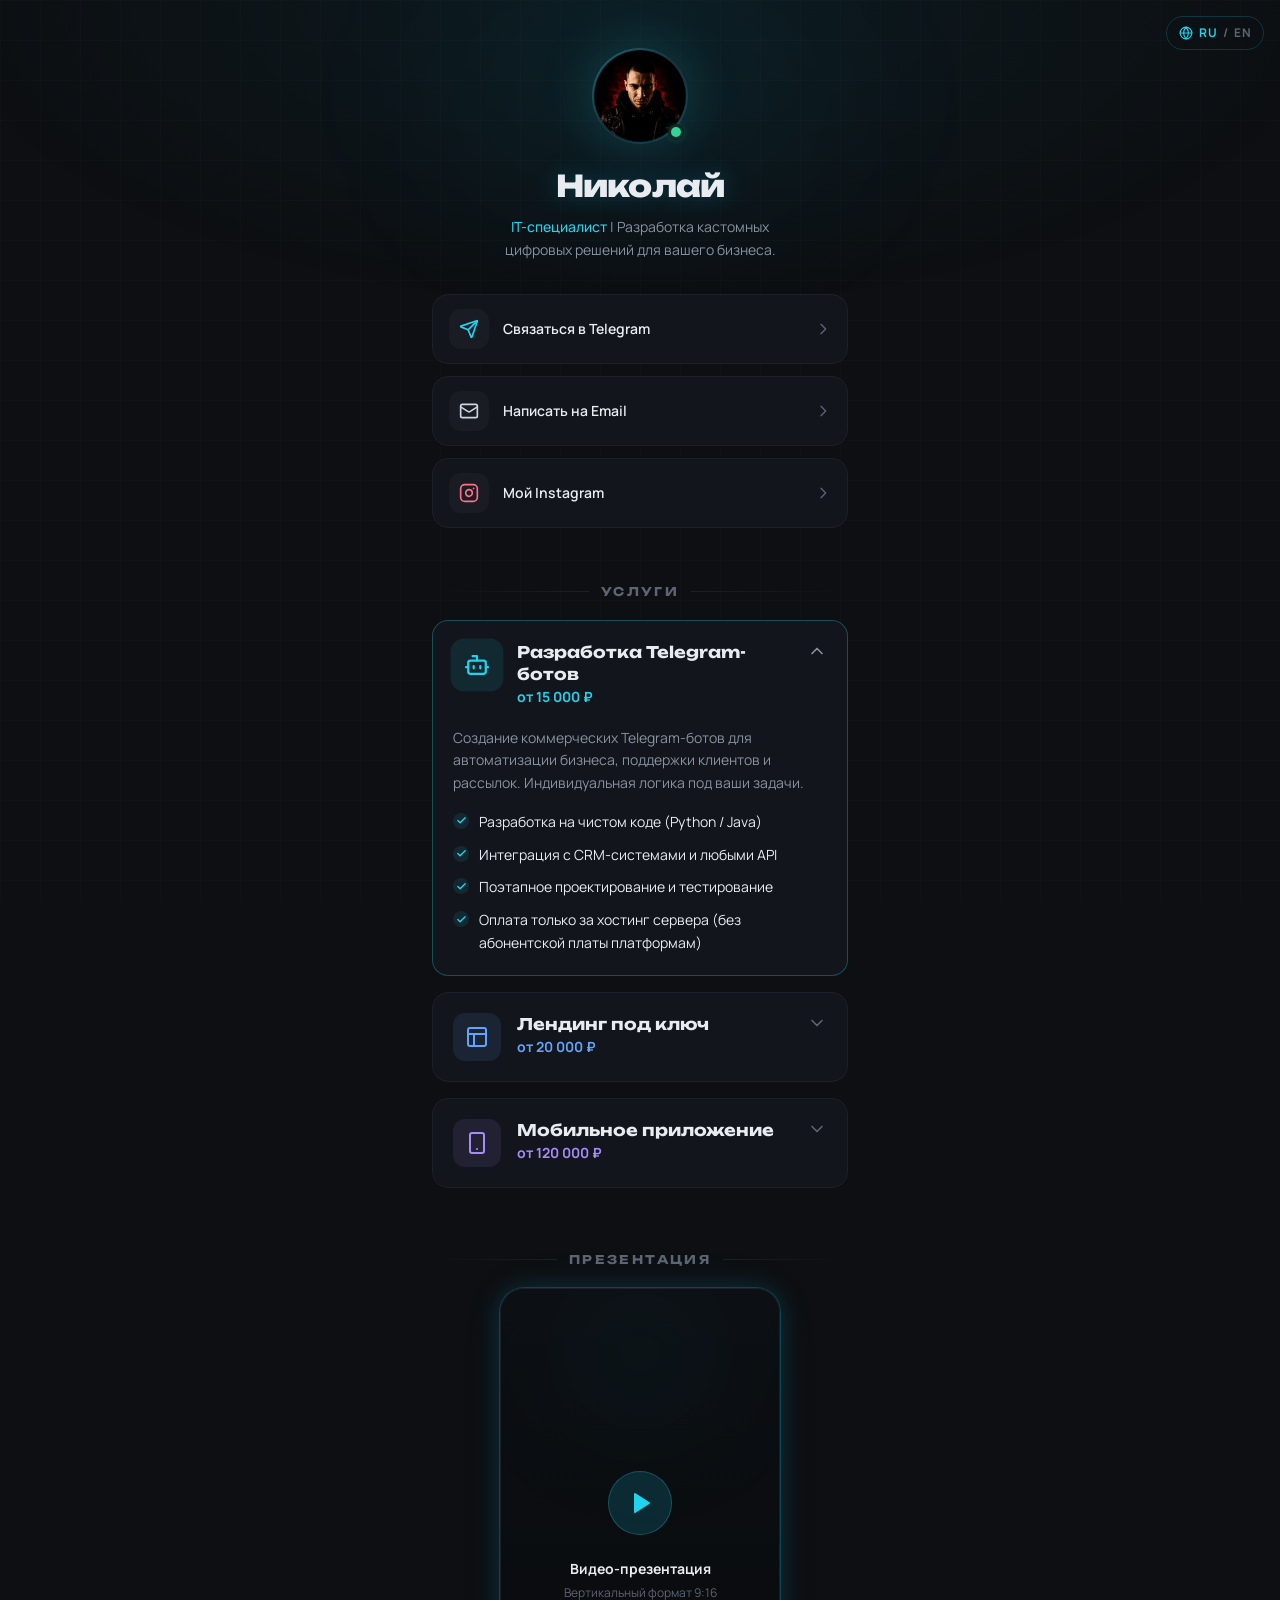
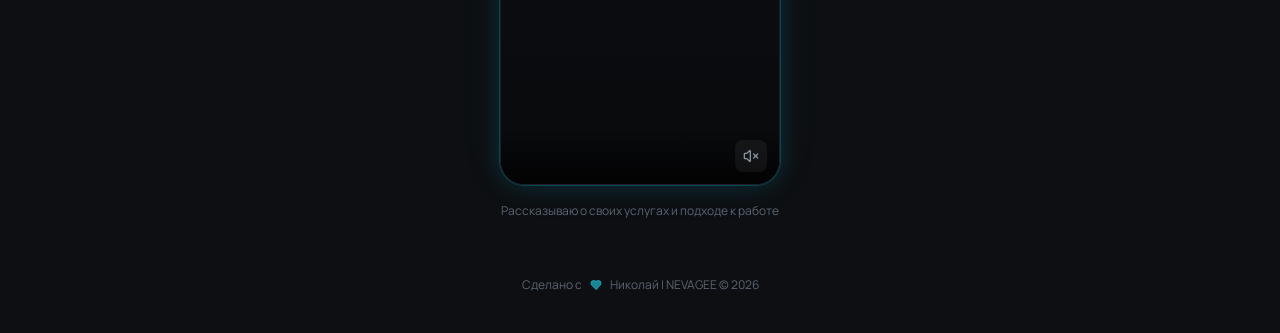
==== commit 2819dfaa: "Add files via upload" ====
--- a/index.html
+++ b/index.html
@@ -15,7 +15,7 @@
     <link rel="preconnect" href="https://fonts.googleapis.com" />
     <link rel="preconnect" href="https://fonts.gstatic.com" crossorigin />
     <link href="https://fonts.googleapis.com/css2?family=Manrope:wght@300;400;500;600;700;800&family=Unbounded:wght@400;500;600;700;800&display=swap" rel="stylesheet" />
-    <script type="module" crossorigin src="/assets/index-SNHyikgm.js"></script>
+    <script type="module" crossorigin src="/assets/index-DfauGzPG.js"></script>
     <link rel="stylesheet" crossorigin href="/assets/index-DlFIdiJ_.css">
   </head>
   <body>
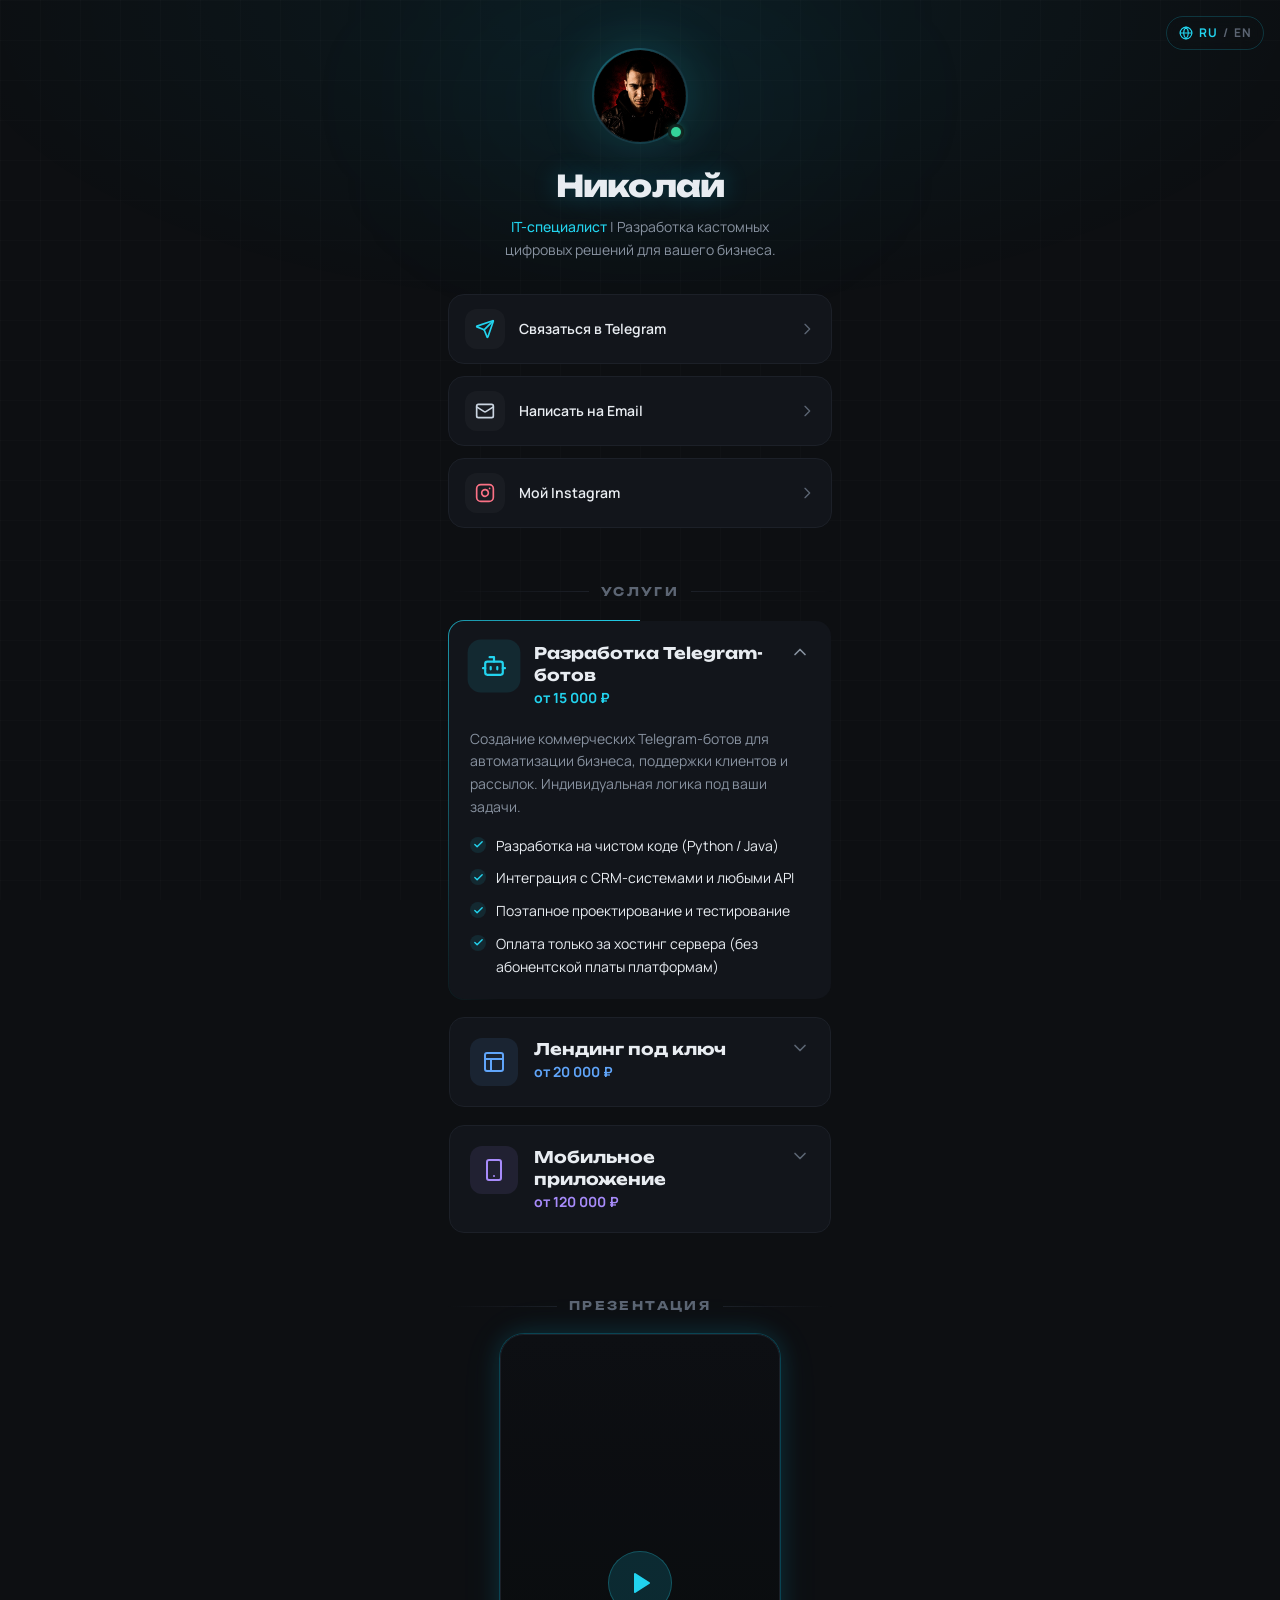
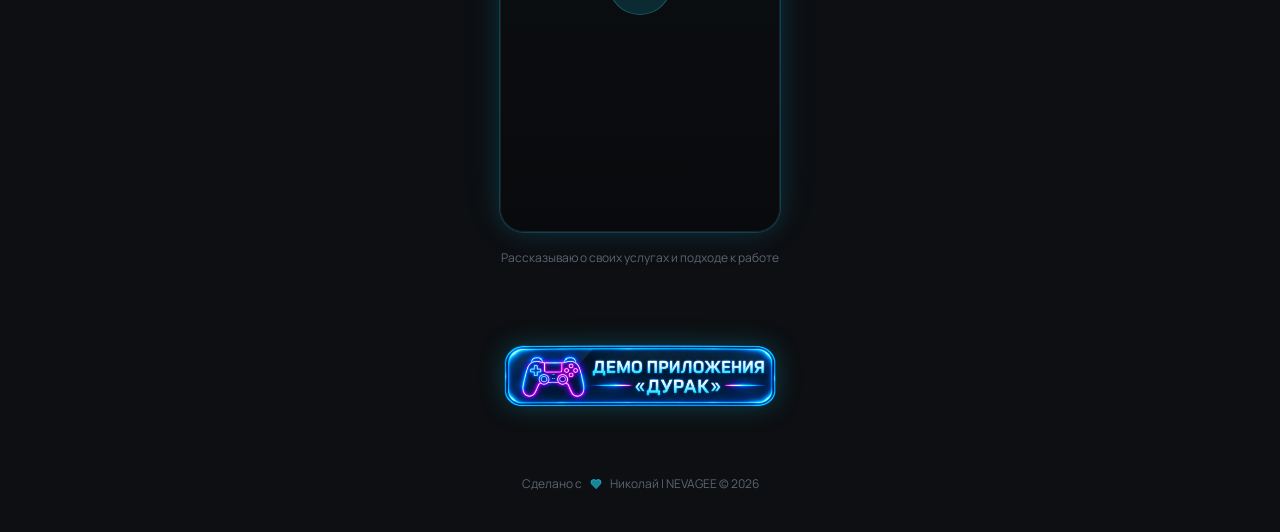
==== commit 62ad337a: "Add files via upload" ====
--- a/index.html
+++ b/index.html
@@ -9,14 +9,14 @@
     <title>Николай — IT-специалист</title>
     <meta property="og:title" content="Николай — IT-специалист" />
     <meta property="og:description" content="Разработка кастомных цифровых решений для вашего бизнеса." />
-    <meta property="og:image" content="https://bolt.new/static/og_default.png" />
+    <meta property="og:image" content="/share-preview.jpg" />
     <meta name="twitter:card" content="summary_large_image" />
-    <meta name="twitter:image" content="https://bolt.new/static/og_default.png" />
+    <meta name="twitter:image" content="/share-preview.jpg" />
     <link rel="preconnect" href="https://fonts.googleapis.com" />
     <link rel="preconnect" href="https://fonts.gstatic.com" crossorigin />
     <link href="https://fonts.googleapis.com/css2?family=Manrope:wght@300;400;500;600;700;800&family=Unbounded:wght@400;500;600;700;800&display=swap" rel="stylesheet" />
-    <script type="module" crossorigin src="/assets/index-DfauGzPG.js"></script>
-    <link rel="stylesheet" crossorigin href="/assets/index-DlFIdiJ_.css">
+    <script type="module" crossorigin src="/assets/index-BqJYUQgH.js"></script>
+    <link rel="stylesheet" crossorigin href="/assets/index-Da9-8PXX.css">
   </head>
   <body>
     <div id="root"></div>
--- a/assets/index-Da9-8PXX.css
+++ b/assets/index-Da9-8PXX.css
@@ -0,0 +1 @@
+*,:before,:after{--tw-border-spacing-x: 0;--tw-border-spacing-y: 0;--tw-translate-x: 0;--tw-translate-y: 0;--tw-rotate: 0;--tw-skew-x: 0;--tw-skew-y: 0;--tw-scale-x: 1;--tw-scale-y: 1;--tw-pan-x: ;--tw-pan-y: ;--tw-pinch-zoom: ;--tw-scroll-snap-strictness: proximity;--tw-gradient-from-position: ;--tw-gradient-via-position: ;--tw-gradient-to-position: ;--tw-ordinal: ;--tw-slashed-zero: ;--tw-numeric-figure: ;--tw-numeric-spacing: ;--tw-numeric-fraction: ;--tw-ring-inset: ;--tw-ring-offset-width: 0px;--tw-ring-offset-color: #fff;--tw-ring-color: rgb(59 130 246 / .5);--tw-ring-offset-shadow: 0 0 #0000;--tw-ring-shadow: 0 0 #0000;--tw-shadow: 0 0 #0000;--tw-shadow-colored: 0 0 #0000;--tw-blur: ;--tw-brightness: ;--tw-contrast: ;--tw-grayscale: ;--tw-hue-rotate: ;--tw-invert: ;--tw-saturate: ;--tw-sepia: ;--tw-drop-shadow: ;--tw-backdrop-blur: ;--tw-backdrop-brightness: ;--tw-backdrop-contrast: ;--tw-backdrop-grayscale: ;--tw-backdrop-hue-rotate: ;--tw-backdrop-invert: ;--tw-backdrop-opacity: ;--tw-backdrop-saturate: ;--tw-backdrop-sepia: ;--tw-contain-size: ;--tw-contain-layout: ;--tw-contain-paint: ;--tw-contain-style: }::backdrop{--tw-border-spacing-x: 0;--tw-border-spacing-y: 0;--tw-translate-x: 0;--tw-translate-y: 0;--tw-rotate: 0;--tw-skew-x: 0;--tw-skew-y: 0;--tw-scale-x: 1;--tw-scale-y: 1;--tw-pan-x: ;--tw-pan-y: ;--tw-pinch-zoom: ;--tw-scroll-snap-strictness: proximity;--tw-gradient-from-position: ;--tw-gradient-via-position: ;--tw-gradient-to-position: ;--tw-ordinal: ;--tw-slashed-zero: ;--tw-numeric-figure: ;--tw-numeric-spacing: ;--tw-numeric-fraction: ;--tw-ring-inset: ;--tw-ring-offset-width: 0px;--tw-ring-offset-color: #fff;--tw-ring-color: rgb(59 130 246 / .5);--tw-ring-offset-shadow: 0 0 #0000;--tw-ring-shadow: 0 0 #0000;--tw-shadow: 0 0 #0000;--tw-shadow-colored: 0 0 #0000;--tw-blur: ;--tw-brightness: ;--tw-contrast: ;--tw-grayscale: ;--tw-hue-rotate: ;--tw-invert: ;--tw-saturate: ;--tw-sepia: ;--tw-drop-shadow: ;--tw-backdrop-blur: ;--tw-backdrop-brightness: ;--tw-backdrop-contrast: ;--tw-backdrop-grayscale: ;--tw-backdrop-hue-rotate: ;--tw-backdrop-invert: ;--tw-backdrop-opacity: ;--tw-backdrop-saturate: ;--tw-backdrop-sepia: ;--tw-contain-size: ;--tw-contain-layout: ;--tw-contain-paint: ;--tw-contain-style: }*,:before,:after{box-sizing:border-box;border-width:0;border-style:solid;border-color:#e5e7eb}:before,:after{--tw-content: ""}html,:host{line-height:1.5;-webkit-text-size-adjust:100%;-moz-tab-size:4;-o-tab-size:4;tab-size:4;font-family:ui-sans-serif,system-ui,sans-serif,"Apple Color Emoji","Segoe UI Emoji",Segoe UI Symbol,"Noto Color Emoji";font-feature-settings:normal;font-variation-settings:normal;-webkit-tap-highlight-color:transparent}body{margin:0;line-height:inherit}hr{height:0;color:inherit;border-top-width:1px}abbr:where([title]){-webkit-text-decoration:underline dotted;text-decoration:underline dotted}h1,h2,h3,h4,h5,h6{font-size:inherit;font-weight:inherit}a{color:inherit;text-decoration:inherit}b,strong{font-weight:bolder}code,kbd,samp,pre{font-family:ui-monospace,SFMono-Regular,Menlo,Monaco,Consolas,Liberation Mono,Courier New,monospace;font-feature-settings:normal;font-variation-settings:normal;font-size:1em}small{font-size:80%}sub,sup{font-size:75%;line-height:0;position:relative;vertical-align:baseline}sub{bottom:-.25em}sup{top:-.5em}table{text-indent:0;border-color:inherit;border-collapse:collapse}button,input,optgroup,select,textarea{font-family:inherit;font-feature-settings:inherit;font-variation-settings:inherit;font-size:100%;font-weight:inherit;line-height:inherit;letter-spacing:inherit;color:inherit;margin:0;padding:0}button,select{text-transform:none}button,input:where([type=button]),input:where([type=reset]),input:where([type=submit]){-webkit-appearance:button;background-color:transparent;background-image:none}:-moz-focusring{outline:auto}:-moz-ui-invalid{box-shadow:none}progress{vertical-align:baseline}::-webkit-inner-spin-button,::-webkit-outer-spin-button{height:auto}[type=search]{-webkit-appearance:textfield;outline-offset:-2px}::-webkit-search-decoration{-webkit-appearance:none}::-webkit-file-upload-button{-webkit-appearance:button;font:inherit}summary{display:list-item}blockquote,dl,dd,h1,h2,h3,h4,h5,h6,hr,figure,p,pre{margin:0}fieldset{margin:0;padding:0}legend{padding:0}ol,ul,menu{list-style:none;margin:0;padding:0}dialog{padding:0}textarea{resize:vertical}input::-moz-placeholder,textarea::-moz-placeholder{opacity:1;color:#9ca3af}input::placeholder,textarea::placeholder{opacity:1;color:#9ca3af}button,[role=button]{cursor:pointer}:disabled{cursor:default}img,svg,video,canvas,audio,iframe,embed,object{display:block;vertical-align:middle}img,video{max-width:100%;height:auto}[hidden]:where(:not([hidden=until-found])){display:none}:root{--bg: #0D0F12;--bg-card: #12151B;--bg-card-hover: #161A21;--border: #1C2028;--border-hover: #2A3040;--accent: #00D4FF;--accent-glow: rgba(0, 212, 255, .35);--accent-soft: rgba(0, 212, 255, .08);--text: #E8ECF1;--text-muted: #8892A0;--text-dim: #5C6573}*{-webkit-tap-highlight-color:transparent}html{scroll-behavior:smooth}body{background:var(--bg);color:var(--text);font-family:Manrope,system-ui,-apple-system,sans-serif;-webkit-font-smoothing:antialiased;-moz-osx-font-smoothing:grayscale;overflow-x:hidden}h1,h2,h3,h4{font-family:Unbounded,Manrope,sans-serif}.pointer-events-none{pointer-events:none}.fixed{position:fixed}.absolute{position:absolute}.relative{position:relative}.-inset-1\.5{top:-.375rem;right:-.375rem;bottom:-.375rem;left:-.375rem}.inset-0{top:0;right:0;bottom:0;left:0}.inset-\[-200\%\]{top:-200%;right:-200%;bottom:-200%;left:-200%}.bottom-1{bottom:.25rem}.left-1\/2{left:50%}.right-1{right:.25rem}.right-4{right:1rem}.top-0{top:0}.top-4{top:1rem}.z-0{z-index:0}.z-10{z-index:10}.z-50{z-index:50}.mx-auto{margin-left:auto;margin-right:auto}.my-6{margin-top:1.5rem;margin-bottom:1.5rem}.mb-4{margin-bottom:1rem}.mb-5{margin-bottom:1.25rem}.mb-6{margin-bottom:1.5rem}.ml-0\.5{margin-left:.125rem}.mt-0\.5{margin-top:.125rem}.mt-3{margin-top:.75rem}.mt-4{margin-top:1rem}.block{display:block}.flex{display:flex}.grid{display:grid}.aspect-\[9\/16\]{aspect-ratio:9/16}.h-10{height:2.5rem}.h-12{height:3rem}.h-16{height:4rem}.h-2\.5{height:.625rem}.h-24{height:6rem}.h-4{height:1rem}.h-9{height:2.25rem}.h-\[200px\]{height:200px}.h-auto{height:auto}.h-full{height:100%}.h-px{height:1px}.min-h-screen{min-height:100vh}.w-10{width:2.5rem}.w-12{width:3rem}.w-16{width:4rem}.w-2\.5{width:.625rem}.w-24{width:6rem}.w-4{width:1rem}.w-9{width:2.25rem}.w-\[400px\]{width:400px}.w-full{width:100%}.min-w-0{min-width:0px}.max-w-\[280px\]{max-width:280px}.max-w-md{max-width:28rem}.max-w-xs{max-width:20rem}.flex-1{flex:1 1 0%}.flex-shrink-0{flex-shrink:0}.-translate-x-1\/2{--tw-translate-x: -50%;transform:translate(var(--tw-translate-x),var(--tw-translate-y)) rotate(var(--tw-rotate)) skew(var(--tw-skew-x)) skewY(var(--tw-skew-y)) scaleX(var(--tw-scale-x)) scaleY(var(--tw-scale-y))}.rotate-180{--tw-rotate: 180deg;transform:translate(var(--tw-translate-x),var(--tw-translate-y)) rotate(var(--tw-rotate)) skew(var(--tw-skew-x)) skewY(var(--tw-skew-y)) scaleX(var(--tw-scale-x)) scaleY(var(--tw-scale-y))}.scale-110{--tw-scale-x: 1.1;--tw-scale-y: 1.1;transform:translate(var(--tw-translate-x),var(--tw-translate-y)) rotate(var(--tw-rotate)) skew(var(--tw-skew-x)) skewY(var(--tw-skew-y)) scaleX(var(--tw-scale-x)) scaleY(var(--tw-scale-y))}@keyframes spin{to{transform:rotate(360deg)}}.animate-\[spin_3s_linear_infinite\]{animation:spin 3s linear infinite}.cursor-pointer{cursor:pointer}.flex-col{flex-direction:column}.items-start{align-items:flex-start}.items-center{align-items:center}.justify-center{justify-content:center}.justify-between{justify-content:space-between}.gap-1\.5{gap:.375rem}.gap-2{gap:.5rem}.gap-2\.5{gap:.625rem}.gap-3{gap:.75rem}.gap-3\.5{gap:.875rem}.gap-4{gap:1rem}.space-y-2\.5>:not([hidden])~:not([hidden]){--tw-space-y-reverse: 0;margin-top:calc(.625rem * calc(1 - var(--tw-space-y-reverse)));margin-bottom:calc(.625rem * var(--tw-space-y-reverse))}.space-y-3>:not([hidden])~:not([hidden]){--tw-space-y-reverse: 0;margin-top:calc(.75rem * calc(1 - var(--tw-space-y-reverse)));margin-bottom:calc(.75rem * var(--tw-space-y-reverse))}.space-y-4>:not([hidden])~:not([hidden]){--tw-space-y-reverse: 0;margin-top:calc(1rem * calc(1 - var(--tw-space-y-reverse)));margin-bottom:calc(1rem * var(--tw-space-y-reverse))}.overflow-hidden{overflow:hidden}.rounded-2xl{border-radius:1rem}.rounded-3xl{border-radius:1.5rem}.rounded-\[15px\]{border-radius:15px}.rounded-full{border-radius:9999px}.rounded-xl{border-radius:.75rem}.border{border-width:1px}.border-b{border-bottom-width:1px}.border-none{border-style:none}.border-\[var\(--border\)\]{border-color:var(--border)}.border-blue-400\/30{border-color:#60a5fa4d}.border-cyan-400\/20{border-color:#22d3ee33}.border-cyan-400\/30{border-color:#22d3ee4d}.border-transparent{border-color:transparent}.border-violet-400\/30{border-color:#a78bfa4d}.border-zinc-800{--tw-border-opacity: 1;border-color:rgb(39 39 42 / var(--tw-border-opacity, 1))}.bg-\[\#0D0F12\]{--tw-bg-opacity: 1;background-color:rgb(13 15 18 / var(--tw-bg-opacity, 1))}.bg-\[\#1a1a1a\]{--tw-bg-opacity: 1;background-color:rgb(26 26 26 / var(--tw-bg-opacity, 1))}.bg-\[var\(--bg\)\]{background-color:var(--bg)}.bg-\[var\(--bg-card\)\]{background-color:var(--bg-card)}.bg-black{--tw-bg-opacity: 1;background-color:rgb(0 0 0 / var(--tw-bg-opacity, 1))}.bg-black\/30{background-color:#0000004d}.bg-black\/90{background-color:#000000e6}.bg-blue-400\/10{background-color:#60a5fa1a}.bg-cyan-400\/10{background-color:#22d3ee1a}.bg-cyan-400\/15{background-color:#22d3ee26}.bg-cyan-400\/5{background-color:#22d3ee0d}.bg-cyan-500\/5{background-color:#06b6d40d}.bg-emerald-400{--tw-bg-opacity: 1;background-color:rgb(52 211 153 / var(--tw-bg-opacity, 1))}.bg-slate-800{--tw-bg-opacity: 1;background-color:rgb(30 41 59 / var(--tw-bg-opacity, 1))}.bg-transparent{background-color:transparent}.bg-violet-400\/10{background-color:#a78bfa1a}.bg-white\/\[0\.03\]{background-color:#ffffff08}.bg-zinc-800{--tw-bg-opacity: 1;background-color:rgb(39 39 42 / var(--tw-bg-opacity, 1))}.bg-zinc-900{--tw-bg-opacity: 1;background-color:rgb(24 24 27 / var(--tw-bg-opacity, 1))}.bg-\[conic-gradient\(from_0deg\,transparent_60\%\,var\(--tw-gradient-from\)_100\%\)\]{background-image:conic-gradient(from 0deg,transparent 60%,var(--tw-gradient-from) 100%)}.bg-gradient-to-b{background-image:linear-gradient(to bottom,var(--tw-gradient-stops))}.bg-gradient-to-br{background-image:linear-gradient(to bottom right,var(--tw-gradient-stops))}.bg-gradient-to-l{background-image:linear-gradient(to left,var(--tw-gradient-stops))}.bg-gradient-to-r{background-image:linear-gradient(to right,var(--tw-gradient-stops))}.from-\[\#12151B\]{--tw-gradient-from: #12151B var(--tw-gradient-from-position);--tw-gradient-to: rgb(18 21 27 / 0) var(--tw-gradient-to-position);--tw-gradient-stops: var(--tw-gradient-from), var(--tw-gradient-to)}.from-blue-400{--tw-gradient-from: #60a5fa var(--tw-gradient-from-position);--tw-gradient-to: rgb(96 165 250 / 0) var(--tw-gradient-to-position);--tw-gradient-stops: var(--tw-gradient-from), var(--tw-gradient-to)}.from-cyan-400{--tw-gradient-from: #22d3ee var(--tw-gradient-from-position);--tw-gradient-to: rgb(34 211 238 / 0) var(--tw-gradient-to-position);--tw-gradient-stops: var(--tw-gradient-from), var(--tw-gradient-to)}.from-cyan-400\/40{--tw-gradient-from: rgb(34 211 238 / .4) var(--tw-gradient-from-position);--tw-gradient-to: rgb(34 211 238 / 0) var(--tw-gradient-to-position);--tw-gradient-stops: var(--tw-gradient-from), var(--tw-gradient-to)}.from-transparent{--tw-gradient-from: transparent var(--tw-gradient-from-position);--tw-gradient-to: rgb(0 0 0 / 0) var(--tw-gradient-to-position);--tw-gradient-stops: var(--tw-gradient-from), var(--tw-gradient-to)}.from-violet-400{--tw-gradient-from: #a78bfa var(--tw-gradient-from-position);--tw-gradient-to: rgb(167 139 250 / 0) var(--tw-gradient-to-position);--tw-gradient-stops: var(--tw-gradient-from), var(--tw-gradient-to)}.via-blue-500\/20{--tw-gradient-to: rgb(59 130 246 / 0) var(--tw-gradient-to-position);--tw-gradient-stops: var(--tw-gradient-from), rgb(59 130 246 / .2) var(--tw-gradient-via-position), var(--tw-gradient-to)}.via-cyan-500\/20{--tw-gradient-to: rgb(6 182 212 / 0) var(--tw-gradient-to-position);--tw-gradient-stops: var(--tw-gradient-from), rgb(6 182 212 / .2) var(--tw-gradient-via-position), var(--tw-gradient-to)}.via-slate-700\/30{--tw-gradient-to: rgb(51 65 85 / 0) var(--tw-gradient-to-position);--tw-gradient-stops: var(--tw-gradient-from), rgb(51 65 85 / .3) var(--tw-gradient-via-position), var(--tw-gradient-to)}.via-violet-500\/20{--tw-gradient-to: rgb(139 92 246 / 0) var(--tw-gradient-to-position);--tw-gradient-stops: var(--tw-gradient-from), rgb(139 92 246 / .2) var(--tw-gradient-via-position), var(--tw-gradient-to)}.to-\[\#0D0F12\]{--tw-gradient-to: #0D0F12 var(--tw-gradient-to-position)}.to-\[var\(--border\)\]{--tw-gradient-to: var(--border) var(--tw-gradient-to-position)}.to-cyan-400\/20{--tw-gradient-to: rgb(34 211 238 / .2) var(--tw-gradient-to-position)}.to-transparent{--tw-gradient-to: transparent var(--tw-gradient-to-position)}.object-contain{-o-object-fit:contain;object-fit:contain}.object-cover{-o-object-fit:cover;object-fit:cover}.p-0{padding:0}.p-4{padding:1rem}.p-5{padding:1.25rem}.p-6{padding:1.5rem}.p-\[1px\]{padding:1px}.p-\[2px\]{padding:2px}.px-3{padding-left:.75rem;padding-right:.75rem}.px-4{padding-left:1rem;padding-right:1rem}.px-5{padding-left:1.25rem;padding-right:1.25rem}.py-2{padding-top:.5rem;padding-bottom:.5rem}.py-3\.5{padding-top:.875rem;padding-bottom:.875rem}.py-8{padding-top:2rem;padding-bottom:2rem}.pb-10{padding-bottom:2.5rem}.pb-5{padding-bottom:1.25rem}.pb-6{padding-bottom:1.5rem}.pb-8{padding-bottom:2rem}.pt-12{padding-top:3rem}.pt-6{padding-top:1.5rem}.text-left{text-align:left}.text-center{text-align:center}.text-3xl{font-size:1.875rem;line-height:2.25rem}.text-base{font-size:1rem;line-height:1.5rem}.text-sm{font-size:.875rem;line-height:1.25rem}.text-xl{font-size:1.25rem;line-height:1.75rem}.text-xs{font-size:.75rem;line-height:1rem}.font-bold{font-weight:700}.font-extrabold{font-weight:800}.font-medium{font-weight:500}.font-semibold{font-weight:600}.uppercase{text-transform:uppercase}.leading-relaxed{line-height:1.625}.leading-snug{line-height:1.375}.tracking-\[0\.2em\]{letter-spacing:.2em}.tracking-tight{letter-spacing:-.025em}.tracking-wide{letter-spacing:.025em}.text-\[var\(--text\)\]{color:var(--text)}.text-\[var\(--text-dim\)\]{color:var(--text-dim)}.text-\[var\(--text-muted\)\]{color:var(--text-muted)}.text-blue-400{--tw-text-opacity: 1;color:rgb(96 165 250 / var(--tw-text-opacity, 1))}.text-cyan-400{--tw-text-opacity: 1;color:rgb(34 211 238 / var(--tw-text-opacity, 1))}.text-cyan-400\/60{color:#22d3ee99}.text-rose-400{--tw-text-opacity: 1;color:rgb(251 113 133 / var(--tw-text-opacity, 1))}.text-slate-300{--tw-text-opacity: 1;color:rgb(203 213 225 / var(--tw-text-opacity, 1))}.text-violet-400{--tw-text-opacity: 1;color:rgb(167 139 250 / var(--tw-text-opacity, 1))}.text-white{--tw-text-opacity: 1;color:rgb(255 255 255 / var(--tw-text-opacity, 1))}.text-zinc-400{--tw-text-opacity: 1;color:rgb(161 161 170 / var(--tw-text-opacity, 1))}.shadow-2xl{--tw-shadow: 0 25px 50px -12px rgb(0 0 0 / .25);--tw-shadow-colored: 0 25px 50px -12px var(--tw-shadow-color);box-shadow:var(--tw-ring-offset-shadow, 0 0 #0000),var(--tw-ring-shadow, 0 0 #0000),var(--tw-shadow)}.shadow-\[0_0_30px_rgba\(139\,92\,246\,0\.15\)\]{--tw-shadow: 0 0 30px rgba(139,92,246,.15);--tw-shadow-colored: 0 0 30px var(--tw-shadow-color);box-shadow:var(--tw-ring-offset-shadow, 0 0 #0000),var(--tw-ring-shadow, 0 0 #0000),var(--tw-shadow)}.shadow-\[0_0_30px_rgba\(59\,130\,246\,0\.15\)\]{--tw-shadow: 0 0 30px rgba(59,130,246,.15);--tw-shadow-colored: 0 0 30px var(--tw-shadow-color);box-shadow:var(--tw-ring-offset-shadow, 0 0 #0000),var(--tw-ring-shadow, 0 0 #0000),var(--tw-shadow)}.shadow-\[0_0_30px_rgba\(6\,182\,212\,0\.15\)\]{--tw-shadow: 0 0 30px rgba(6,182,212,.15);--tw-shadow-colored: 0 0 30px var(--tw-shadow-color);box-shadow:var(--tw-ring-offset-shadow, 0 0 #0000),var(--tw-ring-shadow, 0 0 #0000),var(--tw-shadow)}.shadow-\[0_0_8px_rgba\(52\,211\,153\,0\.6\)\]{--tw-shadow: 0 0 8px rgba(52,211,153,.6);--tw-shadow-colored: 0 0 8px var(--tw-shadow-color);box-shadow:var(--tw-ring-offset-shadow, 0 0 #0000),var(--tw-ring-shadow, 0 0 #0000),var(--tw-shadow)}.outline-none{outline:2px solid transparent;outline-offset:2px}.ring{--tw-ring-offset-shadow: var(--tw-ring-inset) 0 0 0 var(--tw-ring-offset-width) var(--tw-ring-offset-color);--tw-ring-shadow: var(--tw-ring-inset) 0 0 0 calc(3px + var(--tw-ring-offset-width)) var(--tw-ring-color);box-shadow:var(--tw-ring-offset-shadow),var(--tw-ring-shadow),var(--tw-shadow, 0 0 #0000)}.blur-\[80px\]{--tw-blur: blur(80px);filter:var(--tw-blur) var(--tw-brightness) var(--tw-contrast) var(--tw-grayscale) var(--tw-hue-rotate) var(--tw-invert) var(--tw-saturate) var(--tw-sepia) var(--tw-drop-shadow)}.blur-xl{--tw-blur: blur(24px);filter:var(--tw-blur) var(--tw-brightness) var(--tw-contrast) var(--tw-grayscale) var(--tw-hue-rotate) var(--tw-invert) var(--tw-saturate) var(--tw-sepia) var(--tw-drop-shadow)}.drop-shadow-\[0_0_12px_rgba\(6\,182\,212\,0\.3\)\]{--tw-drop-shadow: drop-shadow(0 0 12px rgba(6,182,212,.3));filter:var(--tw-blur) var(--tw-brightness) var(--tw-contrast) var(--tw-grayscale) var(--tw-hue-rotate) var(--tw-invert) var(--tw-saturate) var(--tw-sepia) var(--tw-drop-shadow)}.backdrop-blur-md{--tw-backdrop-blur: blur(12px);-webkit-backdrop-filter:var(--tw-backdrop-blur) var(--tw-backdrop-brightness) var(--tw-backdrop-contrast) var(--tw-backdrop-grayscale) var(--tw-backdrop-hue-rotate) var(--tw-backdrop-invert) var(--tw-backdrop-opacity) var(--tw-backdrop-saturate) var(--tw-backdrop-sepia);backdrop-filter:var(--tw-backdrop-blur) var(--tw-backdrop-brightness) var(--tw-backdrop-contrast) var(--tw-backdrop-grayscale) var(--tw-backdrop-hue-rotate) var(--tw-backdrop-invert) var(--tw-backdrop-opacity) var(--tw-backdrop-saturate) var(--tw-backdrop-sepia)}.transition{transition-property:color,background-color,border-color,text-decoration-color,fill,stroke,opacity,box-shadow,transform,filter,-webkit-backdrop-filter;transition-property:color,background-color,border-color,text-decoration-color,fill,stroke,opacity,box-shadow,transform,filter,backdrop-filter;transition-property:color,background-color,border-color,text-decoration-color,fill,stroke,opacity,box-shadow,transform,filter,backdrop-filter,-webkit-backdrop-filter;transition-timing-function:cubic-bezier(.4,0,.2,1);transition-duration:.15s}.transition-all{transition-property:all;transition-timing-function:cubic-bezier(.4,0,.2,1);transition-duration:.15s}.transition-colors{transition-property:color,background-color,border-color,text-decoration-color,fill,stroke;transition-timing-function:cubic-bezier(.4,0,.2,1);transition-duration:.15s}.transition-transform{transition-property:transform;transition-timing-function:cubic-bezier(.4,0,.2,1);transition-duration:.15s}.duration-200{transition-duration:.2s}.duration-300{transition-duration:.3s}.duration-500{transition-duration:.5s}.ease-out{transition-timing-function:cubic-bezier(0,0,.2,1)}.text-balance{text-wrap:balance}.glow-border{box-shadow:0 0 0 1px #00d4ff33,0 0 24px #00d4ff26,0 0 48px #00d4ff0f}.text-glow{text-shadow:0 0 24px rgba(0,212,255,.25)}.bg-grid{background-image:linear-gradient(rgba(255,255,255,.015) 1px,transparent 1px),linear-gradient(90deg,rgba(255,255,255,.015) 1px,transparent 1px);background-size:40px 40px}.gradient-radial{background:radial-gradient(ellipse 80% 50% at 50% 0%,rgba(0,212,255,.06),transparent 70%)}@keyframes fade-up{0%{opacity:0;transform:translateY(20px)}to{opacity:1;transform:translateY(0)}}@keyframes pulse-ring{0%,to{box-shadow:0 0 0 1px #00d4ff40,0 0 24px #00d4ff26}50%{box-shadow:0 0 0 1px #00d4ff66,0 0 36px #00d4ff40}}@keyframes shimmer{0%{background-position:-200% 0}to{background-position:200% 0}}.animate-fade-up{animation:fade-up .6s ease-out both}.animate-pulse-ring{animation:pulse-ring 3s ease-in-out infinite}.animate-shimmer{background:linear-gradient(90deg,transparent 0%,rgba(0,212,255,.08) 50%,transparent 100%);background-size:200% 100%;animation:shimmer 3s linear infinite}@media (prefers-reduced-motion: reduce){*,*:before,*:after{animation-duration:.01ms!important;transition-duration:.01ms!important}}.hover\:scale-105:hover{--tw-scale-x: 1.05;--tw-scale-y: 1.05;transform:translate(var(--tw-translate-x),var(--tw-translate-y)) rotate(var(--tw-rotate)) skew(var(--tw-skew-x)) skewY(var(--tw-skew-y)) scaleX(var(--tw-scale-x)) scaleY(var(--tw-scale-y))}.hover\:border-cyan-400\/40:hover{border-color:#22d3ee66}.hover\:border-rose-400\/40:hover{border-color:#fb718566}.hover\:border-slate-400\/40:hover{border-color:#94a3b866}.hover\:bg-\[var\(--bg-card-hover\)\]:hover{background-color:var(--bg-card-hover)}.hover\:bg-cyan-400\/20:hover{background-color:#22d3ee33}.hover\:bg-zinc-700:hover{--tw-bg-opacity: 1;background-color:rgb(63 63 70 / var(--tw-bg-opacity, 1))}.hover\:text-white:hover{--tw-text-opacity: 1;color:rgb(255 255 255 / var(--tw-text-opacity, 1))}.hover\:shadow-\[0_0_20px_rgba\(0\,212\,255\,0\.12\)\]:hover{--tw-shadow: 0 0 20px rgba(0,212,255,.12);--tw-shadow-colored: 0 0 20px var(--tw-shadow-color);box-shadow:var(--tw-ring-offset-shadow, 0 0 #0000),var(--tw-ring-shadow, 0 0 #0000),var(--tw-shadow)}.hover\:shadow-\[0_0_24px_rgba\(0\,212\,255\,0\.12\)\]:hover{--tw-shadow: 0 0 24px rgba(0,212,255,.12);--tw-shadow-colored: 0 0 24px var(--tw-shadow-color);box-shadow:var(--tw-ring-offset-shadow, 0 0 #0000),var(--tw-ring-shadow, 0 0 #0000),var(--tw-shadow)}.hover\:shadow-\[0_0_24px_rgba\(148\,163\,184\,0\.08\)\]:hover{--tw-shadow: 0 0 24px rgba(148,163,184,.08);--tw-shadow-colored: 0 0 24px var(--tw-shadow-color);box-shadow:var(--tw-ring-offset-shadow, 0 0 #0000),var(--tw-ring-shadow, 0 0 #0000),var(--tw-shadow)}.hover\:shadow-\[0_0_24px_rgba\(251\,113\,133\,0\.12\)\]:hover{--tw-shadow: 0 0 24px rgba(251,113,133,.12);--tw-shadow-colored: 0 0 24px var(--tw-shadow-color);box-shadow:var(--tw-ring-offset-shadow, 0 0 #0000),var(--tw-ring-shadow, 0 0 #0000),var(--tw-shadow)}.hover\:drop-shadow-\[0_0_20px_rgba\(6\,182\,212\,0\.6\)\]:hover{--tw-drop-shadow: drop-shadow(0 0 20px rgba(6,182,212,.6));filter:var(--tw-blur) var(--tw-brightness) var(--tw-contrast) var(--tw-grayscale) var(--tw-hue-rotate) var(--tw-invert) var(--tw-saturate) var(--tw-sepia) var(--tw-drop-shadow)}.active\:scale-95:active{--tw-scale-x: .95;--tw-scale-y: .95;transform:translate(var(--tw-translate-x),var(--tw-translate-y)) rotate(var(--tw-rotate)) skew(var(--tw-skew-x)) skewY(var(--tw-skew-y)) scaleX(var(--tw-scale-x)) scaleY(var(--tw-scale-y))}.active\:scale-\[0\.98\]:active{--tw-scale-x: .98;--tw-scale-y: .98;transform:translate(var(--tw-translate-x),var(--tw-translate-y)) rotate(var(--tw-rotate)) skew(var(--tw-skew-x)) skewY(var(--tw-skew-y)) scaleX(var(--tw-scale-x)) scaleY(var(--tw-scale-y))}.active\:scale-\[0\.99\]:active{--tw-scale-x: .99;--tw-scale-y: .99;transform:translate(var(--tw-translate-x),var(--tw-translate-y)) rotate(var(--tw-rotate)) skew(var(--tw-skew-x)) skewY(var(--tw-skew-y)) scaleX(var(--tw-scale-x)) scaleY(var(--tw-scale-y))}.group:hover .group-hover\:translate-x-0\.5{--tw-translate-x: .125rem;transform:translate(var(--tw-translate-x),var(--tw-translate-y)) rotate(var(--tw-rotate)) skew(var(--tw-skew-x)) skewY(var(--tw-skew-y)) scaleX(var(--tw-scale-x)) scaleY(var(--tw-scale-y))}.group:hover .group-hover\:bg-cyan-400\/10{background-color:#22d3ee1a}.group:hover .group-hover\:bg-rose-400\/10{background-color:#fb71851a}.group:hover .group-hover\:bg-slate-400\/10{background-color:#94a3b81a}.group:hover .group-hover\:text-\[var\(--text-muted\)\]{color:var(--text-muted)}@media (min-width: 768px){.md\:h-\[85vh\]{height:85vh}.md\:max-w-md{max-width:28rem}.md\:rounded-3xl{border-radius:1.5rem}.md\:border{border-width:1px}.md\:border-zinc-800{--tw-border-opacity: 1;border-color:rgb(39 39 42 / var(--tw-border-opacity, 1))}.md\:p-4{padding:1rem}}
